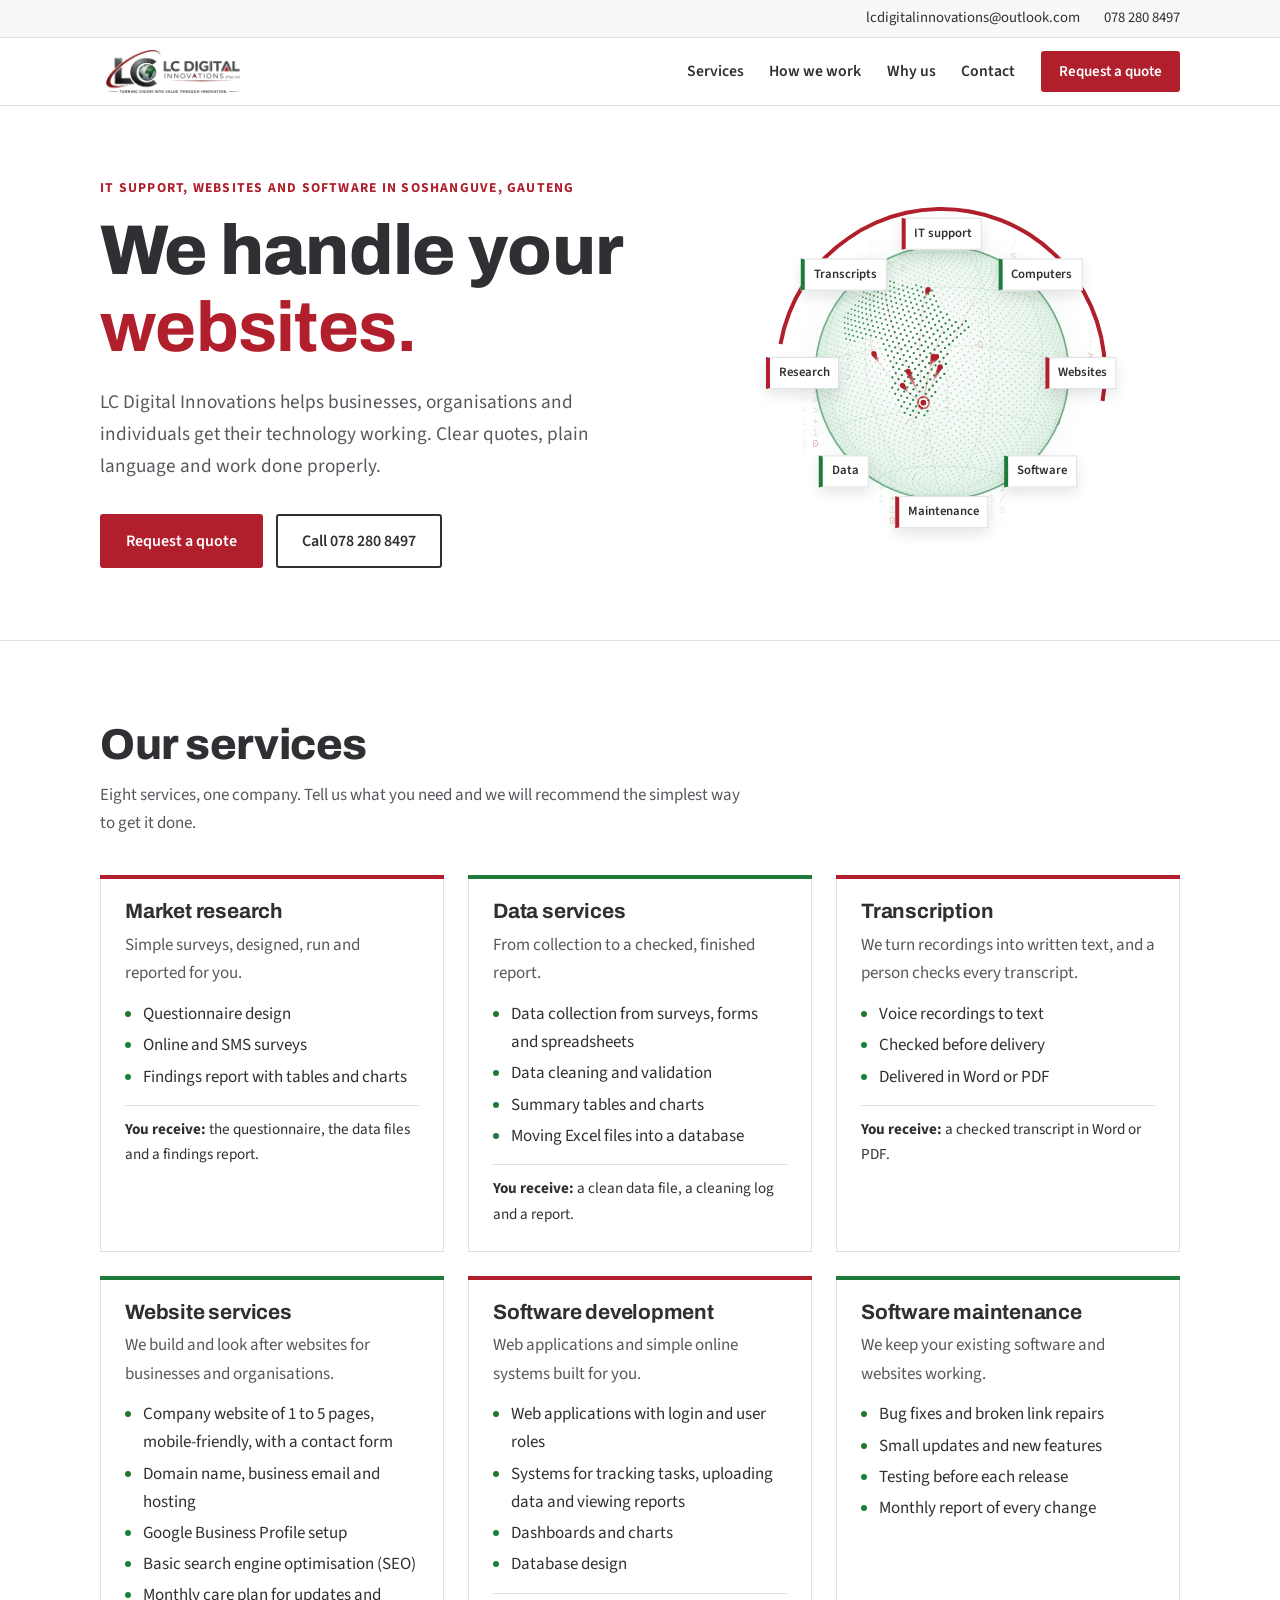
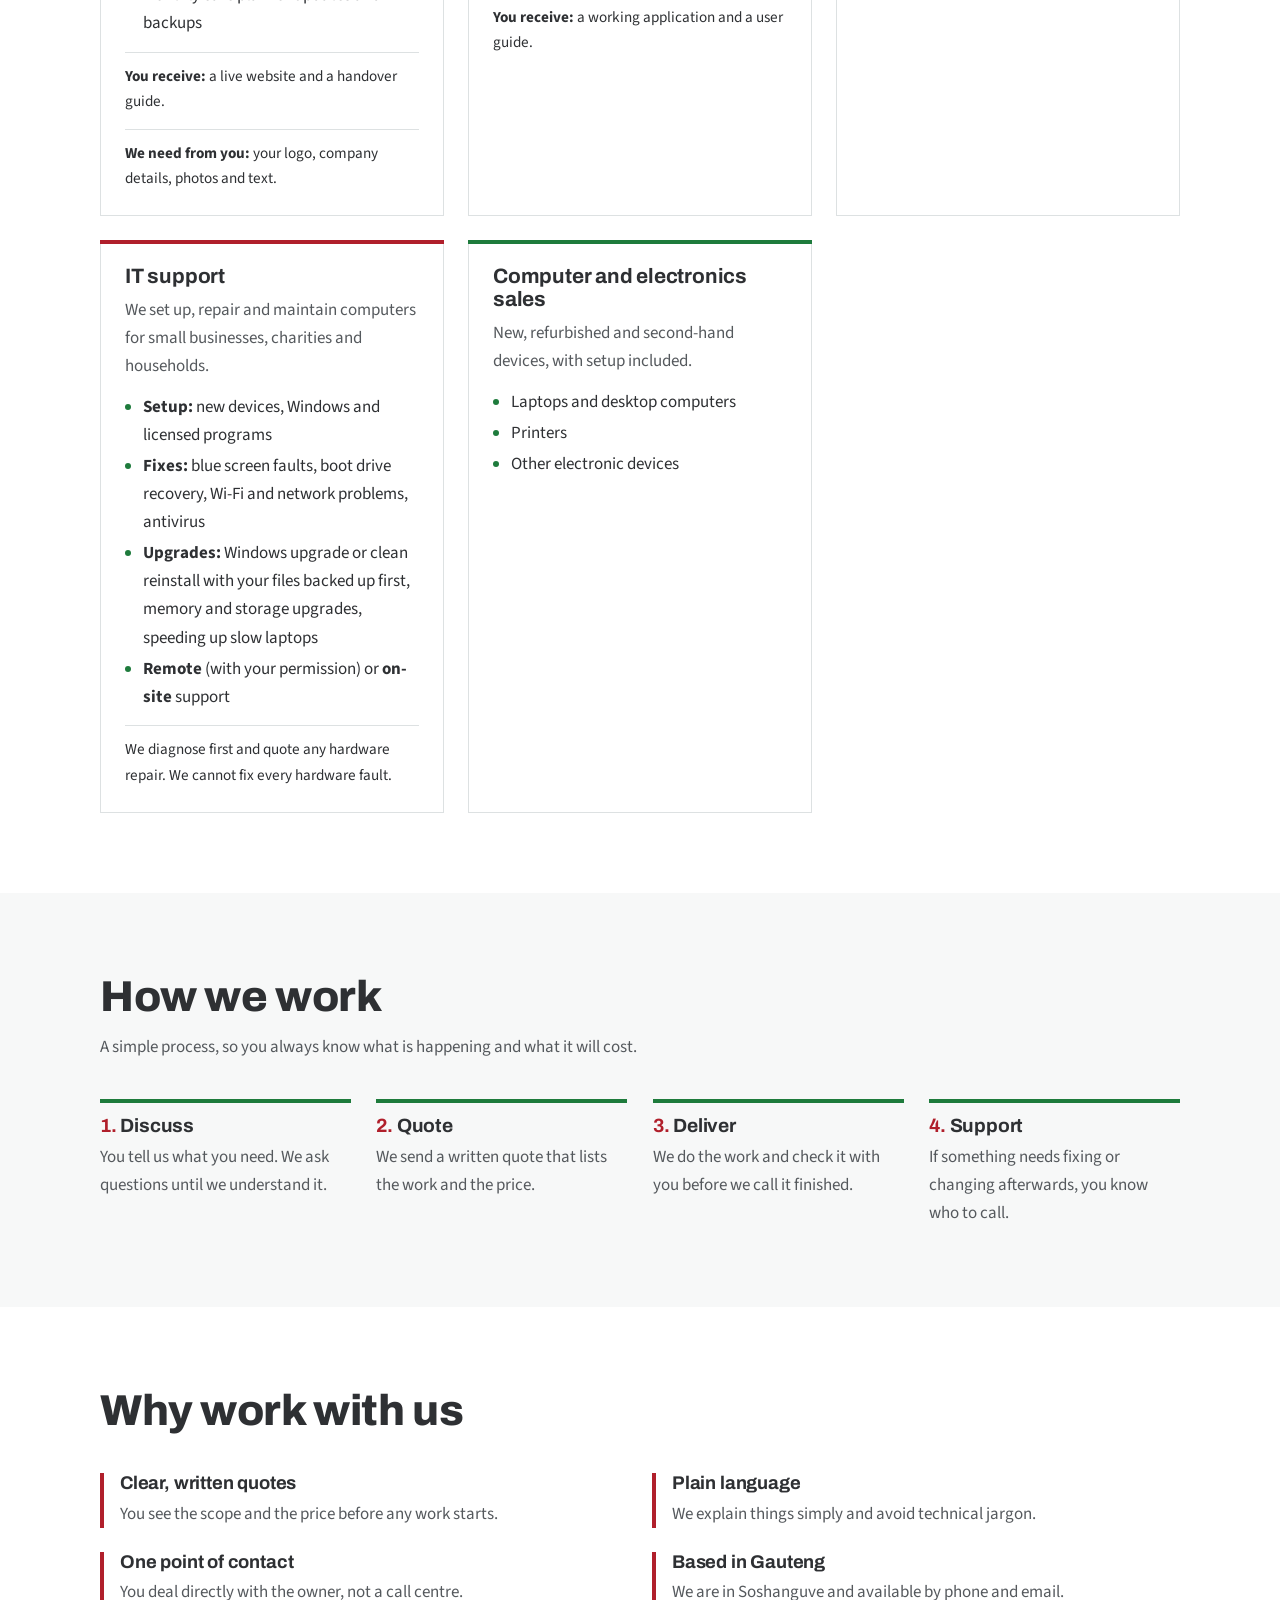
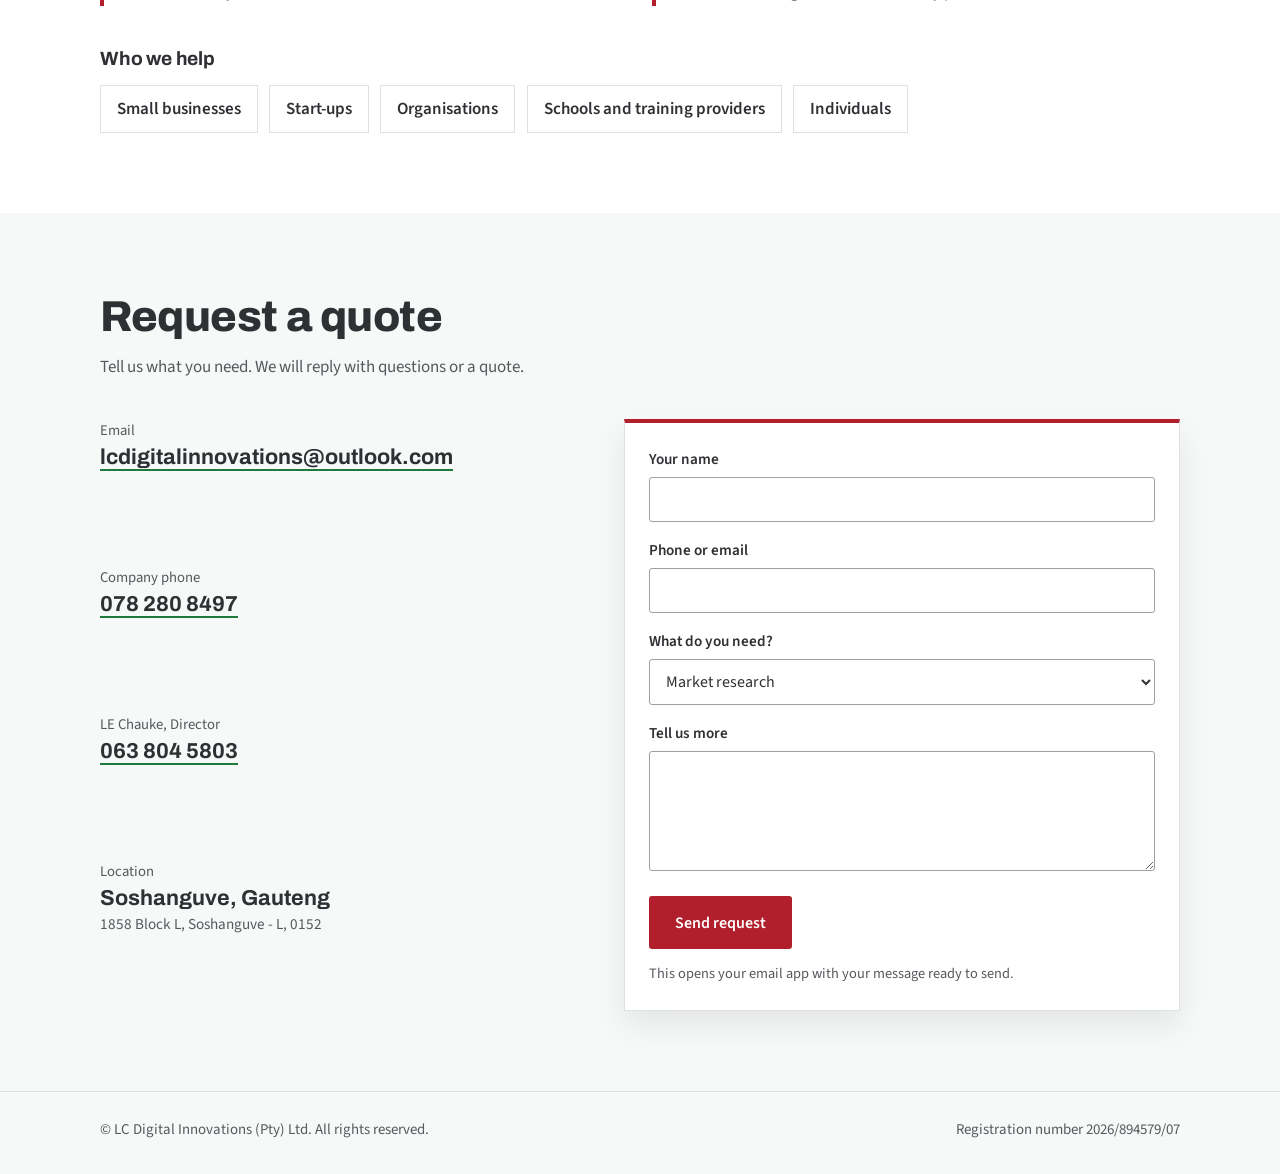
==== index.html @ 90d89963 "Add files via upload" ====
<!DOCTYPE html>
<html lang="en-ZA">
<head>
<meta charset="utf-8">
<meta name="viewport" content="width=device-width, initial-scale=1, viewport-fit=cover">
<title>LC Digital Innovations | IT Support, Websites and Software in Soshanguve, Gauteng</title>
<meta name="description" content="LC Digital Innovations offers IT support, website design, software development, data services, market research, transcription and computer sales. Based in Soshanguve, Gauteng. Request a quote.">
<link rel="canonical" href="https://lcdigitalinnovations.co.za/">
<meta name="theme-color" content="#ffffff">
<meta property="og:type" content="website"><meta property="og:site_name" content="LC Digital Innovations"><meta property="og:locale" content="en_ZA">
<meta property="og:title" content="LC Digital Innovations | IT Support, Websites and Software in Soshanguve"><meta property="og:description" content="IT support, websites, software, data services, market research, transcription and computer sales. Request a quote."><meta property="og:url" content="https://lcdigitalinnovations.co.za/"><meta property="og:image" content="https://lcdigitalinnovations.co.za/og.png">
<meta name="twitter:card" content="summary_large_image">
<link rel="icon" href="data:image/svg+xml,%3Csvg xmlns='http://www.w3.org/2000/svg' viewBox='0 0 64 64'%3E%3Ccircle cx='32' cy='32' r='32' fill='%231e7b3c'/%3E%3Ctext x='32' y='41' font-family='Arial' font-weight='700' font-size='26' text-anchor='middle' fill='white'%3ELC%3C/text%3E%3C/svg%3E">
<script type="application/ld+json">{"@context":"https://schema.org","@type":"ProfessionalService","name":"LC Digital Innovations (Pty) Ltd","alternateName":"LC Digital Innovations","url":"https://lcdigitalinnovations.co.za/","logo":"https://lcdigitalinnovations.co.za/logo.png","image":"https://lcdigitalinnovations.co.za/og.png","email":"lcdigitalinnovations@outlook.com","telephone":"+27782808497","description":"IT support, website design, software development, data services, market research, transcription and computer and electronics sales in Soshanguve, Gauteng.","address":{"@type":"PostalAddress","streetAddress":"1858 Block L, Soshanguve - L","addressLocality":"Soshanguve","addressRegion":"Gauteng","postalCode":"0152","addressCountry":"ZA"},"areaServed":{"@type":"AdministrativeArea","name":"Gauteng"},"hasOfferCatalog":{"@type":"OfferCatalog","name":"Services","itemListElement":[{"@type":"Offer","itemOffered":{"@type":"Service","name":"Market research"}},{"@type":"Offer","itemOffered":{"@type":"Service","name":"Data services"}},{"@type":"Offer","itemOffered":{"@type":"Service","name":"Transcription"}},{"@type":"Offer","itemOffered":{"@type":"Service","name":"Website services"}},{"@type":"Offer","itemOffered":{"@type":"Service","name":"Software development"}},{"@type":"Offer","itemOffered":{"@type":"Service","name":"Software maintenance"}},{"@type":"Offer","itemOffered":{"@type":"Service","name":"IT support"}},{"@type":"Offer","itemOffered":{"@type":"Service","name":"Computer and electronics sales"}}]}}</script>
<link rel="preconnect" href="https://fonts.googleapis.com">
<link href="https://fonts.googleapis.com/css2?family=Archivo:wght@500;700;800&family=Source+Sans+3:wght@400;600&display=swap" rel="stylesheet">
<script>document.documentElement.classList.add("js")</script>
<style>
:root{--paper:#fff;--mist:#f7f8f8;--ink:#2e3033;--muted:#55595d;--line:#dde1e2;--red:#b01f2b;--green:#1e7b3c;--tint:#edf6f0;
--head:"Archivo","Arial Narrow",Arial,sans-serif;--body:"Source Sans 3",system-ui,-apple-system,"Segoe UI",Arial,sans-serif;
box-sizing:border-box;padding-top:env(safe-area-inset-top,0px);padding-bottom:env(safe-area-inset-bottom,0px);color-scheme:light}
html{scroll-padding-top:calc(env(safe-area-inset-top,0px) + 80px);scroll-behavior:smooth}
*,*::before,*::after{box-sizing:inherit}
body{margin:0;background:var(--paper);color:var(--ink);font:400 1.0625rem/1.65 var(--body);overflow-x:hidden}
body::before{content:"";position:fixed;inset:0 0 auto;height:env(safe-area-inset-top,0px);background:var(--paper);z-index:20}
.wrap{max-width:70rem;margin:0 auto;padding:0 1.25rem}
a{color:inherit}
:focus-visible{outline:3px solid var(--green);outline-offset:3px}
h1,h2,h3{font-family:var(--head);margin:0;line-height:1.1;letter-spacing:-.01em}
.top{background:var(--mist);font-size:.92rem;border-bottom:1px solid var(--line)}
.top .wrap{display:flex;justify-content:flex-end;gap:1.5rem;padding-top:.4rem;padding-bottom:.4rem}
.top a{text-decoration:none}.top a:hover{color:var(--red)}
@media (max-width:40rem){.top .wrap{justify-content:center}.top .em{display:none}}
header{position:sticky;top:env(safe-area-inset-top,0px);z-index:10;background:var(--paper);border-bottom:1px solid var(--line)}
.bar{display:flex;align-items:center;justify-content:space-between;gap:1rem;padding-top:.6rem;padding-bottom:.6rem}
.logo{display:block;line-height:0;background:#fff;border-radius:4px;padding:.15rem .4rem}
.logo img{height:2.7rem;width:auto;max-width:100%}
nav{display:flex;align-items:center;gap:1.6rem;font-weight:600;font-size:.98rem}
nav a:not(.btn){text-decoration:none;position:relative;padding:.3rem 0}
nav a:not(.btn)::after{content:"";position:absolute;left:0;bottom:0;height:2px;width:100%;background:var(--red);transform:scaleX(0);transform-origin:left;transition:transform .25s}
nav a:not(.btn):hover::after{transform:scaleX(1)}
@media (max-width:50rem){nav a:not(.btn){display:none}}
.btn{display:inline-block;font:600 1rem var(--body);text-decoration:none;background:var(--red);color:#fff;padding:.85rem 1.5rem;border:2px solid var(--red);border-radius:3px;cursor:pointer;transition:transform .2s,box-shadow .2s}
.btn:hover{transform:translateY(-2px);box-shadow:0 8px 18px rgba(176,31,43,.28)}
.btn.sm{padding:.5rem 1rem;font-size:.94rem}
.btn.line{background:transparent;color:var(--ink);border-color:var(--ink)}
.btn.line:hover{box-shadow:0 8px 18px rgba(0,0,0,.12)}
.hero{background:#fff;border-bottom:1px solid var(--line);overflow:hidden}
.hero .wrap{display:grid;gap:2rem;padding-top:clamp(2.5rem,7vw,4.5rem);padding-bottom:clamp(2.5rem,7vw,4.5rem);align-items:center}
@media (min-width:56rem){.hero .wrap{grid-template-columns:1.2fr 1fr}}
.big{font:800 clamp(2.5rem,7vw,4.4rem)/1.1 var(--head);letter-spacing:-.01em;margin:0}.kick{font:700 .85rem/1.4 var(--body);letter-spacing:.09em;text-transform:uppercase;color:var(--red);margin:0 0 .9rem}
.rot{display:inline-block;height:1.1em;overflow:hidden;vertical-align:bottom;color:var(--red)}
.rot i{display:block;font-style:normal;animation:rot 12s cubic-bezier(.7,0,.2,1) infinite}
.rot b{display:block;height:1.1em;line-height:1.1}
@keyframes rot{0%,16%{transform:translateY(0)}20%,36%{transform:translateY(-1.1em)}40%,56%{transform:translateY(-2.2em)}60%,76%{transform:translateY(-3.3em)}80%,96%{transform:translateY(-4.4em)}100%{transform:translateY(-5.5em)}}
.lead{font-size:1.2rem;color:var(--muted);max-width:33rem;margin:1.3rem 0 2rem}
.cta{display:flex;flex-wrap:wrap;gap:.8rem}
.orb{position:relative;width:min(100%,22rem);aspect-ratio:1;margin:0 auto}
.orb canvas{position:absolute;inset:0;width:100%;height:100%;touch-action:pan-y;cursor:grab}.orb svg{position:absolute;inset:14%;width:72%;height:72%;filter:drop-shadow(0 14px 22px rgba(30,123,60,.3))}
.mer{transform-origin:100px 100px;animation:mer 7s ease-in-out infinite}
.mer:nth-of-type(2){animation-delay:-2.3s}.mer:nth-of-type(3){animation-delay:-4.6s}
@keyframes mer{0%,100%{transform:scaleX(.08)}50%{transform:scaleX(1)}}
.ring{position:absolute;inset:3%;border-radius:50%;border:4px solid var(--red);border-left-color:transparent;border-bottom-color:transparent;transform:rotate(-35deg);animation:draw 1.6s ease-out both,spin 22s linear 1.6s infinite}
@keyframes draw{from{clip-path:inset(0 100% 100% 0)}to{clip-path:inset(0 0 0 0)}}
@keyframes spin{to{transform:rotate(325deg)}}
.chips{position:absolute;inset:0;animation:spin0 26s linear infinite}
@keyframes spin0{to{transform:rotate(360deg)}}
.chip{position:absolute;top:50%;left:50%;transform:rotate(var(--a)) translateX(min(8.7rem,34vw)) rotate(calc(var(--a)*-1))}
.chip span{display:block;white-space:nowrap;transform:translate(-50%,-50%);animation:spin0r 26s linear infinite;background:var(--paper);border:1px solid var(--line);border-left:4px solid var(--c);padding:.28rem .55rem;font-weight:600;font-size:.8rem;box-shadow:0 6px 14px rgba(0,0,0,.1)}
@keyframes spin0r{to{transform:translate(-50%,-50%) rotate(-360deg)}}
section{padding:clamp(3rem,7vw,5rem) 0}
.alt{background:var(--mist)}
.intro{max-width:40rem;margin-bottom:2.4rem}
h2.t{font-size:clamp(1.9rem,4.6vw,2.7rem);font-weight:800}
.intro p{color:var(--muted);margin:.8rem 0 0}
.grid{display:grid;gap:1.5rem;grid-template-columns:1fr}
@media (min-width:44rem){.grid{grid-template-columns:repeat(2,1fr)}}
@media (min-width:64rem){.grid.three{grid-template-columns:repeat(3,1fr)}}
.svc{background:var(--paper);border:1px solid var(--line);padding:1.5rem;position:relative;transition:transform .3s,box-shadow .3s}
.svc::before{content:"";position:absolute;left:-1px;right:-1px;top:-1px;height:4px;background:var(--red);transition:height .3s}
.svc:nth-child(even)::before{background:var(--green)}
.svc:hover{transform:translateY(-6px);box-shadow:0 16px 30px rgba(0,0,0,.12)}
.svc:hover::before{height:8px}
.svc h3{font-size:1.3rem;font-weight:700;margin-bottom:.5rem}
.svc p{margin:0 0 .8rem;color:var(--muted)}
.svc .get{margin:.9rem 0 0;padding-top:.7rem;border-top:1px solid var(--line);font-size:.95rem;color:var(--ink)}.svc ul{margin:0;padding-left:1.15rem}.svc li{margin:.2rem 0}.svc li::marker{color:var(--green)}
.steps{list-style:none;margin:0;padding:0;display:grid;gap:1.6rem;counter-reset:s}
@media (min-width:52rem){.steps{grid-template-columns:repeat(4,1fr)}}
.steps li{counter-increment:s;padding-top:1rem;position:relative}
.steps li::before{content:"";position:absolute;left:0;top:0;height:4px;width:100%;background:var(--green);transform:scaleX(0);transform-origin:left;transition:transform .9s ease .2s}
.steps li.in::before{transform:scaleX(1)}
.steps h3{font-size:1.2rem;font-weight:700;margin-bottom:.4rem}
.steps h3::before{content:counter(s) ". ";color:var(--red)}
.steps p{margin:0;color:var(--muted)}
.why h3{font-size:1.15rem;font-weight:700;margin-bottom:.4rem}
.why p{margin:0;color:var(--muted)}
.why div{border-left:4px solid var(--red);padding-left:1rem}
.who{display:flex;flex-wrap:wrap;gap:.7rem;margin:0;padding:0;list-style:none}
.who li{border:1px solid var(--line);background:var(--paper);padding:.55rem 1rem;font-weight:600;transition:background .2s,border-color .2s}
.who li:hover{background:var(--tint);border-color:var(--green)}
.cgrid{display:grid;gap:2.5rem}
@media (min-width:56rem){.cgrid{grid-template-columns:1fr 1.15fr}}
dl{margin:0;display:grid;gap:1.3rem}
dt{font-size:.92rem;color:var(--muted)}
dd{margin:.1rem 0 0;font:700 1.35rem var(--head);overflow-wrap:anywhere}
dd a{text-decoration:none;border-bottom:2px solid var(--green)}
dd a:hover{color:var(--green)}
dd small{display:block;font:400 .95rem var(--body);color:var(--muted);margin-top:.2rem}
form{background:#fff;color:#2e3033;padding:1.5rem;border:1px solid var(--line);border-top:4px solid var(--red);box-shadow:0 14px 30px rgba(0,0,0,.08)}
label{display:block;font-weight:600;font-size:.95rem;margin:0 0 .3rem}
input,select,textarea{width:100%;font:400 1rem var(--body);color:#2e3033;background:#fff;border:1px solid #9aa0a4;border-radius:3px;padding:.65rem .75rem;margin-bottom:1rem;transition:border-color .2s,box-shadow .2s}
input:focus,select:focus,textarea:focus{border-color:var(--green);box-shadow:0 0 0 3px rgba(30,123,60,.2);outline:none}
textarea{min-height:7.5rem;resize:vertical}
form small{display:block;margin-top:.8rem;color:#55595d;font-size:.9rem}
footer{background:var(--mist);color:var(--muted);border-top:1px solid var(--line);padding:1.6rem 0 2rem;font-size:.93rem}
footer .wrap{display:flex;flex-wrap:wrap;justify-content:space-between;gap:.6rem 2rem}
footer p{margin:0}
.js .rv{opacity:0;transform:translateY(22px);transition:opacity .6s ease var(--d,0s),transform .6s ease var(--d,0s)}
.js .rv.in{opacity:1;transform:none}
@media (prefers-reduced-motion:reduce){*,*::before,*::after{animation:none!important;transition:none!important}.js .rv{opacity:1;transform:none}.rot{height:auto}.rot b:not(:first-child){display:none}.steps li::before{transform:none}.ring{clip-path:none}.mer{transform:scaleX(.5)}.chips,.chip span{transform:none}}
</style>
</head>
<body>
<div class="top"><div class="wrap"><a class="em" href="mailto:lcdigitalinnovations@outlook.com">lcdigitalinnovations@outlook.com</a><a href="tel:+27782808497">078 280 8497</a></div></div>
<header><div class="wrap bar">
<a class="logo" href="#top" aria-label="LC Digital Innovations, home"><img src="[data-uri]" alt="LC Digital Innovations (Pty) Ltd"></a>
<nav aria-label="Main"><a href="#services">Services</a><a href="#process">How we work</a><a href="#why">Why us</a><a href="#contact">Contact</a><a class="btn sm" href="#contact">Request a quote</a></nav>
</div></header>
<main id="top">
<div class="hero"><div class="wrap">
<div>
<h1 class="kick">IT support, websites and software in Soshanguve, Gauteng</h1>
<p class="big">We handle your <span class="rot"><i><b>websites.</b><b>software.</b><b>data.</b><b>IT support.</b><b>computers.</b><b>websites.</b></i></span></p>
<p class="lead">LC Digital Innovations helps businesses, organisations and individuals get their technology working. Clear quotes, plain language and work done properly.</p>
<div class="cta"><a class="btn" href="#contact">Request a quote</a><a class="btn line" href="tel:+27782808497">Call 078 280 8497</a></div>
</div>
<div class="orb" aria-hidden="true">
<canvas id="gl"></canvas>
<div class="ring"></div>
<div class="chips"><div class="chip" style="--a:0deg;--c:var(--red)"><span>Websites</span></div><div class="chip" style="--a:45deg;--c:var(--green)"><span>Software</span></div><div class="chip" style="--a:90deg;--c:var(--red)"><span>Maintenance</span></div><div class="chip" style="--a:135deg;--c:var(--green)"><span>Data</span></div><div class="chip" style="--a:180deg;--c:var(--red)"><span>Research</span></div><div class="chip" style="--a:225deg;--c:var(--green)"><span>Transcripts</span></div><div class="chip" style="--a:270deg;--c:var(--red)"><span>IT support</span></div><div class="chip" style="--a:315deg;--c:var(--green)"><span>Computers</span></div></div>
</div>
</div></div>

<section id="services"><div class="wrap">
<div class="intro"><h2 class="t">Our services</h2><p>Eight services, one company. Tell us what you need and we will recommend the simplest way to get it done.</p></div>
<div class="grid three"><article class="svc"><h3>Market research</h3><p>Simple surveys, designed, run and reported for you.</p><ul><li>Questionnaire design</li><li>Online and SMS surveys</li><li>Findings report with tables and charts</li></ul><p class="get"><strong>You receive:</strong> the questionnaire, the data files and a findings report.</p></article><article class="svc"><h3>Data services</h3><p>From collection to a checked, finished report.</p><ul><li>Data collection from surveys, forms and spreadsheets</li><li>Data cleaning and validation</li><li>Summary tables and charts</li><li>Moving Excel files into a database</li></ul><p class="get"><strong>You receive:</strong> a clean data file, a cleaning log and a report.</p></article><article class="svc"><h3>Transcription</h3><p>We turn recordings into written text, and a person checks every transcript.</p><ul><li>Voice recordings to text</li><li>Checked before delivery</li><li>Delivered in Word or PDF</li></ul><p class="get"><strong>You receive:</strong> a checked transcript in Word or PDF.</p></article><article class="svc"><h3>Website services</h3><p>We build and look after websites for businesses and organisations.</p><ul><li>Company website of 1 to 5 pages, mobile-friendly, with a contact form</li><li>Domain name, business email and hosting</li><li>Google Business Profile setup</li><li>Basic search engine optimisation (SEO)</li><li>Monthly care plan for updates and backups</li></ul><p class="get"><strong>You receive:</strong> a live website and a handover guide.</p><p class="get"><strong>We need from you:</strong> your logo, company details, photos and text.</p></article><article class="svc"><h3>Software development</h3><p>Web applications and simple online systems built for you.</p><ul><li>Web applications with login and user roles</li><li>Systems for tracking tasks, uploading data and viewing reports</li><li>Dashboards and charts</li><li>Database design</li></ul><p class="get"><strong>You receive:</strong> a working application and a user guide.</p></article><article class="svc"><h3>Software maintenance</h3><p>We keep your existing software and websites working.</p><ul><li>Bug fixes and broken link repairs</li><li>Small updates and new features</li><li>Testing before each release</li><li>Monthly report of every change</li></ul></article><article class="svc"><h3>IT support</h3><p>We set up, repair and maintain computers for small businesses, charities and households.</p><ul><li><b>Setup:</b> new devices, Windows and licensed programs</li><li><b>Fixes:</b> blue screen faults, boot drive recovery, Wi-Fi and network problems, antivirus</li><li><b>Upgrades:</b> Windows upgrade or clean reinstall with your files backed up first, memory and storage upgrades, speeding up slow laptops</li><li><b>Remote</b> (with your permission) or <b>on-site</b> support</li></ul><p class="get">We diagnose first and quote any hardware repair. We cannot fix every hardware fault.</p></article><article class="svc"><h3>Computer and electronics sales</h3><p>New, refurbished and second-hand devices, with setup included.</p><ul><li>Laptops and desktop computers</li><li>Printers</li><li>Other electronic devices</li></ul></article></div></div></section>

<section id="process" class="alt"><div class="wrap">
<div class="intro"><h2 class="t">How we work</h2><p>A simple process, so you always know what is happening and what it will cost.</p></div>
<ol class="steps">
<li><h3>Discuss</h3><p>You tell us what you need. We ask questions until we understand it.</p></li>
<li><h3>Quote</h3><p>We send a written quote that lists the work and the price.</p></li>
<li><h3>Deliver</h3><p>We do the work and check it with you before we call it finished.</p></li>
<li><h3>Support</h3><p>If something needs fixing or changing afterwards, you know who to call.</p></li>
</ol></div></section>

<section id="why"><div class="wrap">
<div class="intro"><h2 class="t">Why work with us</h2></div>
<div class="grid why">
<div><h3>Clear, written quotes</h3><p>You see the scope and the price before any work starts.</p></div>
<div><h3>Plain language</h3><p>We explain things simply and avoid technical jargon.</p></div>
<div><h3>One point of contact</h3><p>You deal directly with the owner, not a call centre.</p></div>
<div><h3>Based in Gauteng</h3><p>We are in Soshanguve and available by phone and email.</p></div>
</div>
<h3 style="margin:2.6rem 0 1rem;font-size:1.2rem">Who we help</h3>
<ul class="who"><li>Small businesses</li><li>Start-ups</li><li>Organisations</li><li>Schools and training providers</li><li>Individuals</li></ul>
</div></section>

<section id="contact" class="alt"><div class="wrap">
<div class="intro"><h2 class="t">Request a quote</h2><p>Tell us what you need. We will reply with questions or a quote.</p></div>
<div class="cgrid">
<dl>
<div><dt>Email</dt><dd><a href="mailto:lcdigitalinnovations@outlook.com">lcdigitalinnovations@outlook.com</a></dd></div>
<div><dt>Company phone</dt><dd><a href="tel:+27782808497">078 280 8497</a></dd></div>
<div><dt>LE Chauke, Director</dt><dd><a href="tel:+27638045803">063 804 5803</a></dd></div>
<div><dt>Location</dt><dd>Soshanguve, Gauteng<small>1858 Block L, Soshanguve - L, 0152</small></dd></div>
</dl>
<form id="qf" aria-label="Quote request">
<label for="n">Your name</label><input id="n" name="n" autocomplete="name" required>
<label for="c">Phone or email</label><input id="c" name="c" autocomplete="off" required>
<label for="s">What do you need?</label>
<select id="s" name="s"><option>Market research</option><option>Data services</option><option>Transcription</option><option>Website services</option><option>Software development</option><option>Software maintenance</option><option>IT support</option><option>Computer or electronics purchase</option><option>Something else</option></select>
<label for="m">Tell us more</label><textarea id="m" name="m" required></textarea>
<button class="btn" type="submit">Send request</button>
<small>This opens your email app with your message ready to send.</small>
</form>
</div></div></section>
</main>
<footer><div class="wrap"><p>© LC Digital Innovations (Pty) Ltd. All rights reserved.</p><p>Registration number 2026/894579/07</p></div></footer>
<script>
document.getElementById("qf").addEventListener("submit",function(e){e.preventDefault();var f=e.target,
b="Name: "+f.n.value+"\nContact: "+f.c.value+"\nService: "+f.s.value+"\n\n"+f.m.value;
location.href="mailto:lcdigitalinnovations@outlook.com?subject="+encodeURIComponent("Quote request: "+f.s.value)+"&body="+encodeURIComponent(b)});
var els=document.querySelectorAll(".svc,.steps li,.why div,.who li");els.forEach(function(e,i){e.classList.add("rv");e.style.setProperty("--d",(i%6)*.08+"s")});
if("IntersectionObserver" in window){var io=new IntersectionObserver(function(es){es.forEach(function(x){if(x.isIntersecting){x.target.classList.add("in");io.unobserve(x.target)}})},{threshold:.15});els.forEach(function(e){io.observe(e)})}else{els.forEach(function(e){e.classList.add("in")})}
</script>
<script>(function(){
var cv=document.getElementById("gl");if(!cv||!cv.getContext)return;
var cx=cv.getContext("2d"),W=0,H=0,R=0,dpr=1,vis=true,raf=0,L0=20*Math.PI/180,drag=null,
rm=window.matchMedia&&matchMedia("(prefers-reduced-motion:reduce)").matches,D=Math.PI/180,TILT=-.22;
var AF=[[-5.9,35.8],[10,37],[11,33],[20,32],[32,31],[34,28],[36,22],[38,18],[43,12],[51,12],[48,4],[41,-2],[39,-6],[40,-11],[40.5,-15],[35,-20],[35,-24],[32.5,-26],[31,-29],[27,-33.5],[20,-34.8],[18,-32],[14.5,-27],[12,-18],[13.5,-12],[12,-5],[9,-1],[9.5,4],[5,5.5],[-2,5],[-8,4.5],[-13,8],[-17,14],[-17,21],[-13,27],[-9.5,30],[-9.5,32.5],[-6,35.8]];
function inAf(lo,la){var c=false;for(var i=0,j=AF.length-1;i<AF.length;j=i++){var a=AF[i],b=AF[j];if((a[1]>la)!=(b[1]>la)&&lo<(b[0]-a[0])*(la-a[1])/(b[1]-a[1])+a[0])c=!c}return c}
var N=6000,P=[];for(var i=0;i<N;i++){var y=1-2*(i+.5)/N,r=Math.sqrt(1-y*y),th=i*2.399963,lat=Math.asin(y),lon=Math.atan2(Math.sin(th)*r,Math.cos(th)*r);P.push([lat,lon,inAf(lon/D,lat/D),Math.cos(lat)*Math.sin(lon),Math.sin(lat),Math.cos(lat)*Math.cos(lon)])}
function vec(la,lo){return[Math.cos(la)*Math.sin(lo),Math.sin(la),Math.cos(la)*Math.cos(lo)]}
var G=vec(-26*D,28*D),CITIES=[[6.5,3.4],[-1.3,36.8],[30,31],[-33.9,18.4],[51.5,-.1],[25,55],[-4.3,15.3],[9,38.7]];
var ARCS=CITIES.map(function(c,i){var b=vec(c[0]*D,c[1]*D),dot=Math.max(-1,Math.min(1,G[0]*b[0]+G[1]*b[1]+G[2]*b[2]));return{b:b,w:Math.acos(dot),ph:i/CITIES.length}});
function view(v,off){var x=v[0]*Math.cos(off)+v[2]*Math.sin(off),z=v[2]*Math.cos(off)-v[0]*Math.sin(off),y=v[1];return[x,y*Math.cos(TILT)-z*Math.sin(TILT),y*Math.sin(TILT)+z*Math.cos(TILT)]}
function arcPt(a,s){var w=a.w,k=Math.sin(w),u=Math.sin((1-s)*w)/k,q=Math.sin(s*w)/k,l=1+.24*Math.sin(Math.PI*s);return[(G[0]*u+a.b[0]*q)*l,(G[1]*u+a.b[1]*q)*l,(G[2]*u+a.b[2]*q)*l]}
var CH="01<>{}/=+*#$";
function size(){var w=cv.clientWidth||320;dpr=Math.min(window.devicePixelRatio||1,2);W=H=Math.round(w*dpr);cv.width=W;cv.height=H;R=W*.36}
function draw(t){
var off=-L0,c=W/2,i,j,v,s,on;cx.clearRect(0,0,W,H);
var cell=11*dpr,cols=Math.floor(W/cell),rows=Math.floor(H/cell),trail=10;
cx.font=(cell*.95)+"px monospace";cx.textAlign="center";cx.textBaseline="middle";
for(i=0;i<cols;i++){var sp=3+((i*37)%7),hy=(t*sp+i*13)%(rows+trail),x=i*cell+cell/2;
for(j=0;j<trail;j++){var row=Math.floor(hy)-j;if(row<0||row>=rows)continue;var y2=row*cell+cell/2,d=Math.hypot(x-c,y2-c)/R;if(d>1.3)continue;
var f=(1-j/trail)*Math.max(0,1-Math.pow(d/1.3,2))*.75;if(f<.03)continue;
cx.fillStyle=j===0?"rgba(176,31,43,"+Math.min(1,f+.2)+")":"rgba(30,123,60,"+f+")";
cx.fillText(CH.charAt((i*31+row*17+(j===0?Math.floor(t*6):0))%CH.length),x,y2)}}
var g=cx.createRadialGradient(c-.3*R,c-.3*R,R*.1,c,c,R);g.addColorStop(0,"rgba(255,255,255,.78)");g.addColorStop(1,"rgba(222,241,229,.8)");
cx.fillStyle=g;cx.beginPath();cx.arc(c,c,R,0,6.2832);cx.fill();
cx.lineWidth=dpr*.7;cx.strokeStyle="rgba(30,123,60,.13)";var la,lo;
for(la=-60;la<=60;la+=30){cx.beginPath();on=false;for(lo=0;lo<=360;lo+=6){v=view(vec(la*D,lo*D),off);if(v[2]>0){on?cx.lineTo(c+v[0]*R,c-v[1]*R):cx.moveTo(c+v[0]*R,c-v[1]*R);on=true}else on=false}cx.stroke()}
for(lo=0;lo<360;lo+=30){cx.beginPath();on=false;for(la=-90;la<=90;la+=6){v=view(vec(la*D,lo*D),off);if(v[2]>0){on?cx.lineTo(c+v[0]*R,c-v[1]*R):cx.moveTo(c+v[0]*R,c-v[1]*R);on=true}else on=false}cx.stroke()}
for(i=0;i<N;i++){var p=P[i];v=view([p[3],p[4],p[5]],off);
if(v[2]<0){cx.fillStyle="rgba(30,123,60,.07)";cx.fillRect(c+v[0]*R,c-v[1]*R,dpr,dpr);continue}
var z=v[2],sz=(p[2]?1.15:.7)*(.6+.9*z)*dpr;
cx.fillStyle=p[2]?"rgba(30,123,60,"+(.5+.5*z)+")":"rgba(100,135,115,"+(.16+.3*z)+")";
cx.beginPath();cx.arc(c+v[0]*R,c-v[1]*R,sz*.5+.3,0,6.2832);cx.fill()}
for(i=0;i<ARCS.length;i++){var a=ARCS[i],tt=(t*.22+a.ph)%1,pts=[];
cx.lineWidth=dpr;cx.strokeStyle="rgba(176,31,43,.16)";cx.beginPath();on=false;
for(s=0;s<=1.001;s+=.04){v=view(arcPt(a,s),off);if(v[2]>0){var X=c+v[0]*R,Y=c-v[1]*R;on?cx.lineTo(X,Y):cx.moveTo(X,Y);on=true}else on=false}cx.stroke();
for(s=0;s<8;s++){var u=tt-s*.015;if(u<0)continue;v=view(arcPt(a,u),off);if(v[2]<=0)continue;
cx.fillStyle="rgba(176,31,43,"+(1-s/8)+")";cx.beginPath();cx.arc(c+v[0]*R,c-v[1]*R,(2.6-s*.25)*dpr,0,6.2832);cx.fill()}}
v=view(G,off);if(v[2]>0){var gx=c+v[0]*R,gy=c-v[1]*R,pu=(t*.7)%1;
cx.strokeStyle="rgba(176,31,43,"+(1-pu)*.8+")";cx.lineWidth=1.6*dpr;cx.beginPath();cx.arc(gx,gy,(3+pu*16)*dpr,0,6.2832);cx.stroke();
cx.fillStyle="#b01f2b";cx.beginPath();cx.arc(gx,gy,3.6*dpr,0,6.2832);cx.fill();cx.strokeStyle="#fff";cx.lineWidth=1.5*dpr;cx.stroke()}
cx.save();cx.shadowColor="rgba(30,123,60,.55)";cx.shadowBlur=20*dpr;cx.strokeStyle="rgba(30,123,60,.55)";cx.lineWidth=1.6*dpr;cx.beginPath();cx.arc(c,c,R,0,6.2832);cx.stroke();cx.restore()}
var last=0;
function frame(ts){if(!vis||document.hidden){raf=0;return}var t=ts/1000;if(!drag)L0+=(t-last)*.14;last=t;draw(t);raf=requestAnimationFrame(frame)}
function start(){if(rm){draw(2);return}if(!raf){last=performance.now()/1000;raf=requestAnimationFrame(frame)}}
size();draw(2);
if(window.ResizeObserver)new ResizeObserver(function(){size();if(rm||!raf)draw(2)}).observe(cv);
if(window.IntersectionObserver)new IntersectionObserver(function(e){vis=e[0].isIntersecting;if(vis)start()}).observe(cv);else start();
document.addEventListener("visibilitychange",function(){if(!document.hidden&&vis)start()});
cv.addEventListener("pointerdown",function(e){drag=e.clientX;cv.setPointerCapture(e.pointerId);cv.style.cursor="grabbing"});
cv.addEventListener("pointermove",function(e){if(drag===null)return;L0-=(e.clientX-drag)*.008;drag=e.clientX;if(rm)draw(2)});
function up(){drag=null;cv.style.cursor="grab"}cv.addEventListener("pointerup",up);cv.addEventListener("pointercancel",up);
start()})();
</script>
</body>
</html>
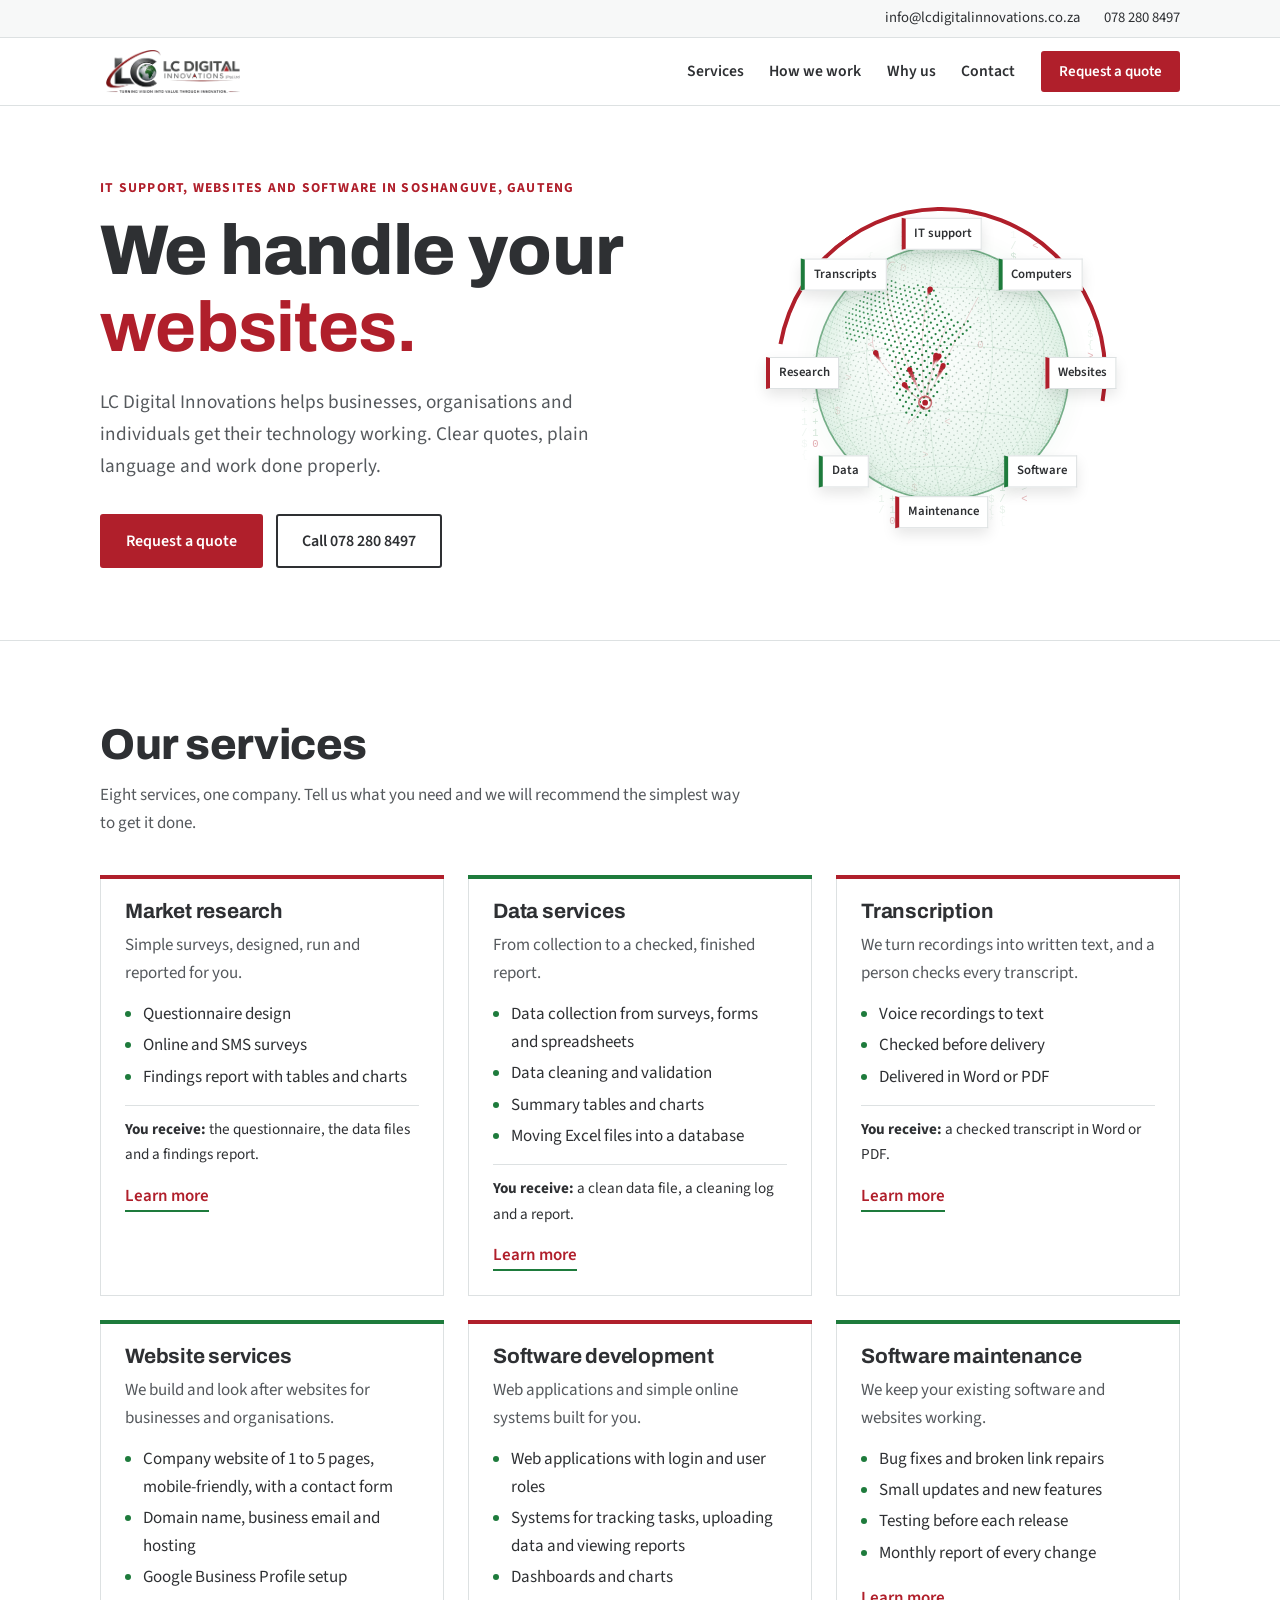
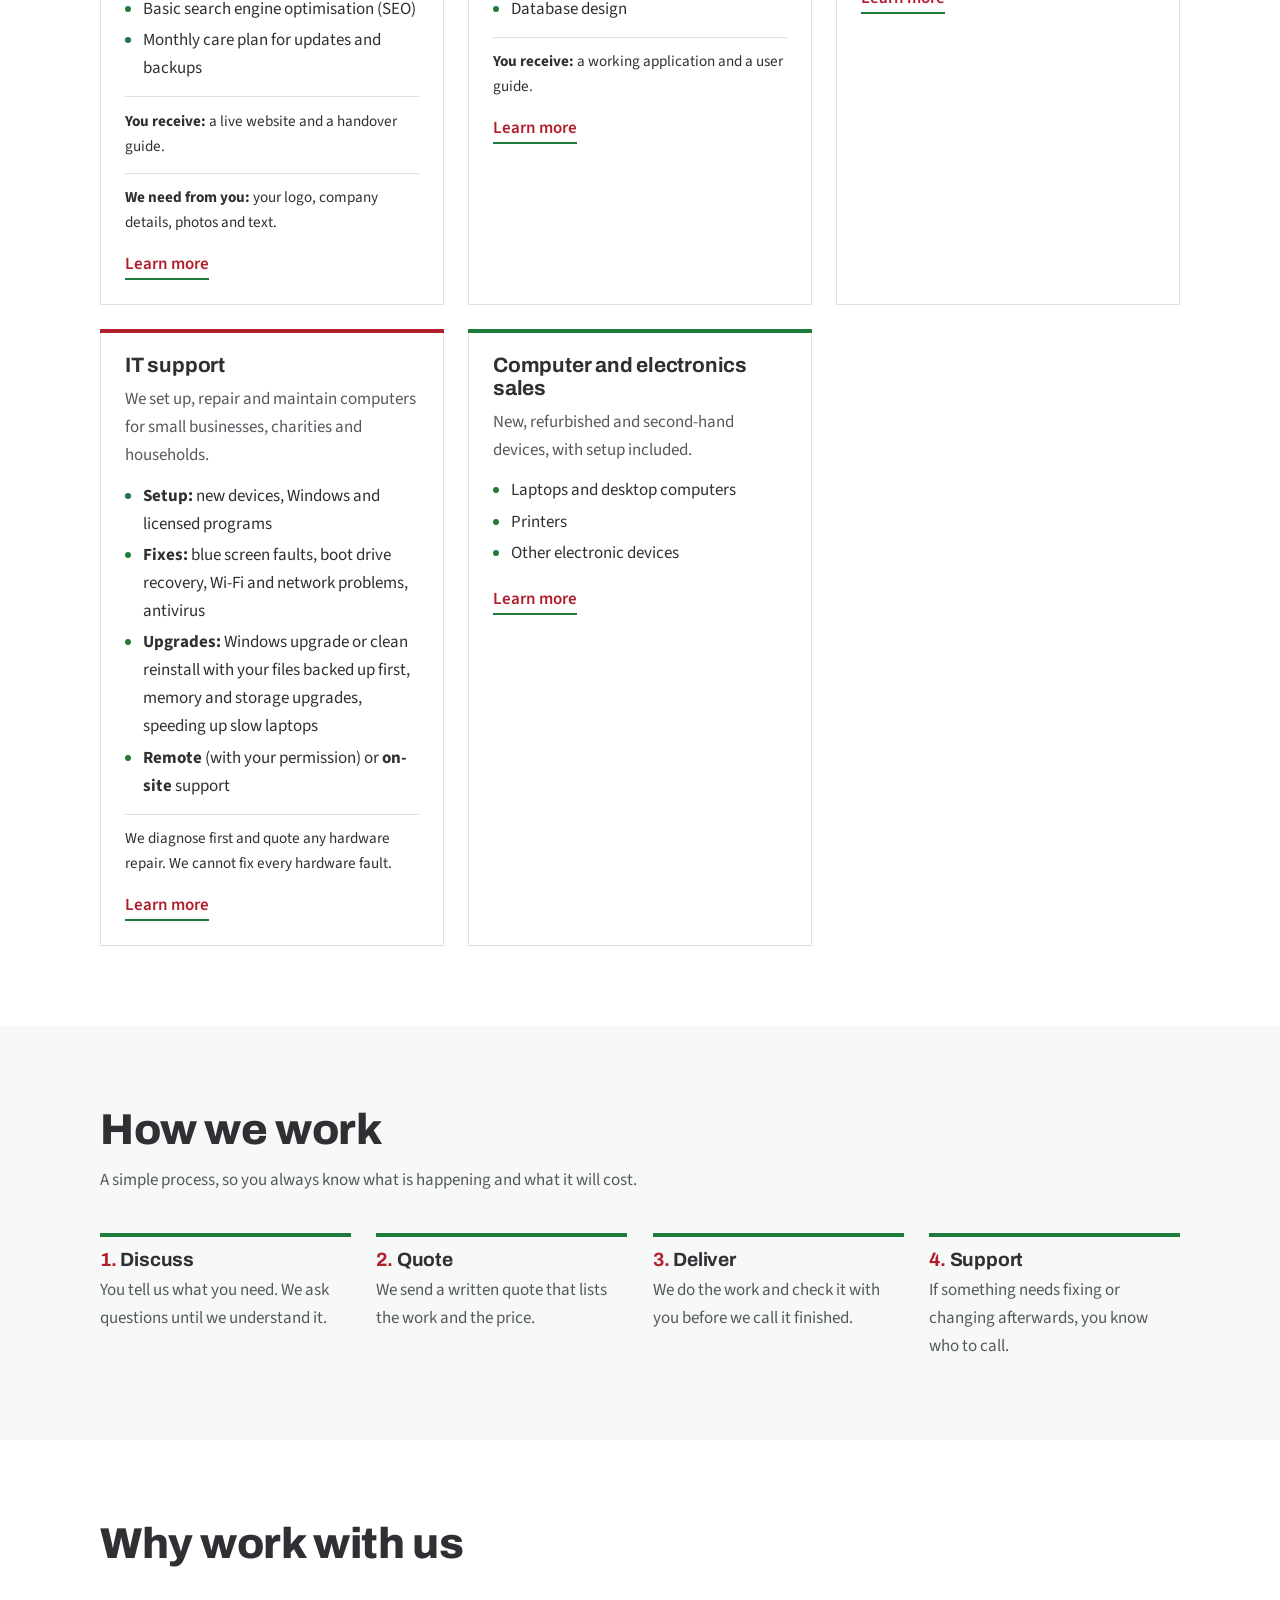
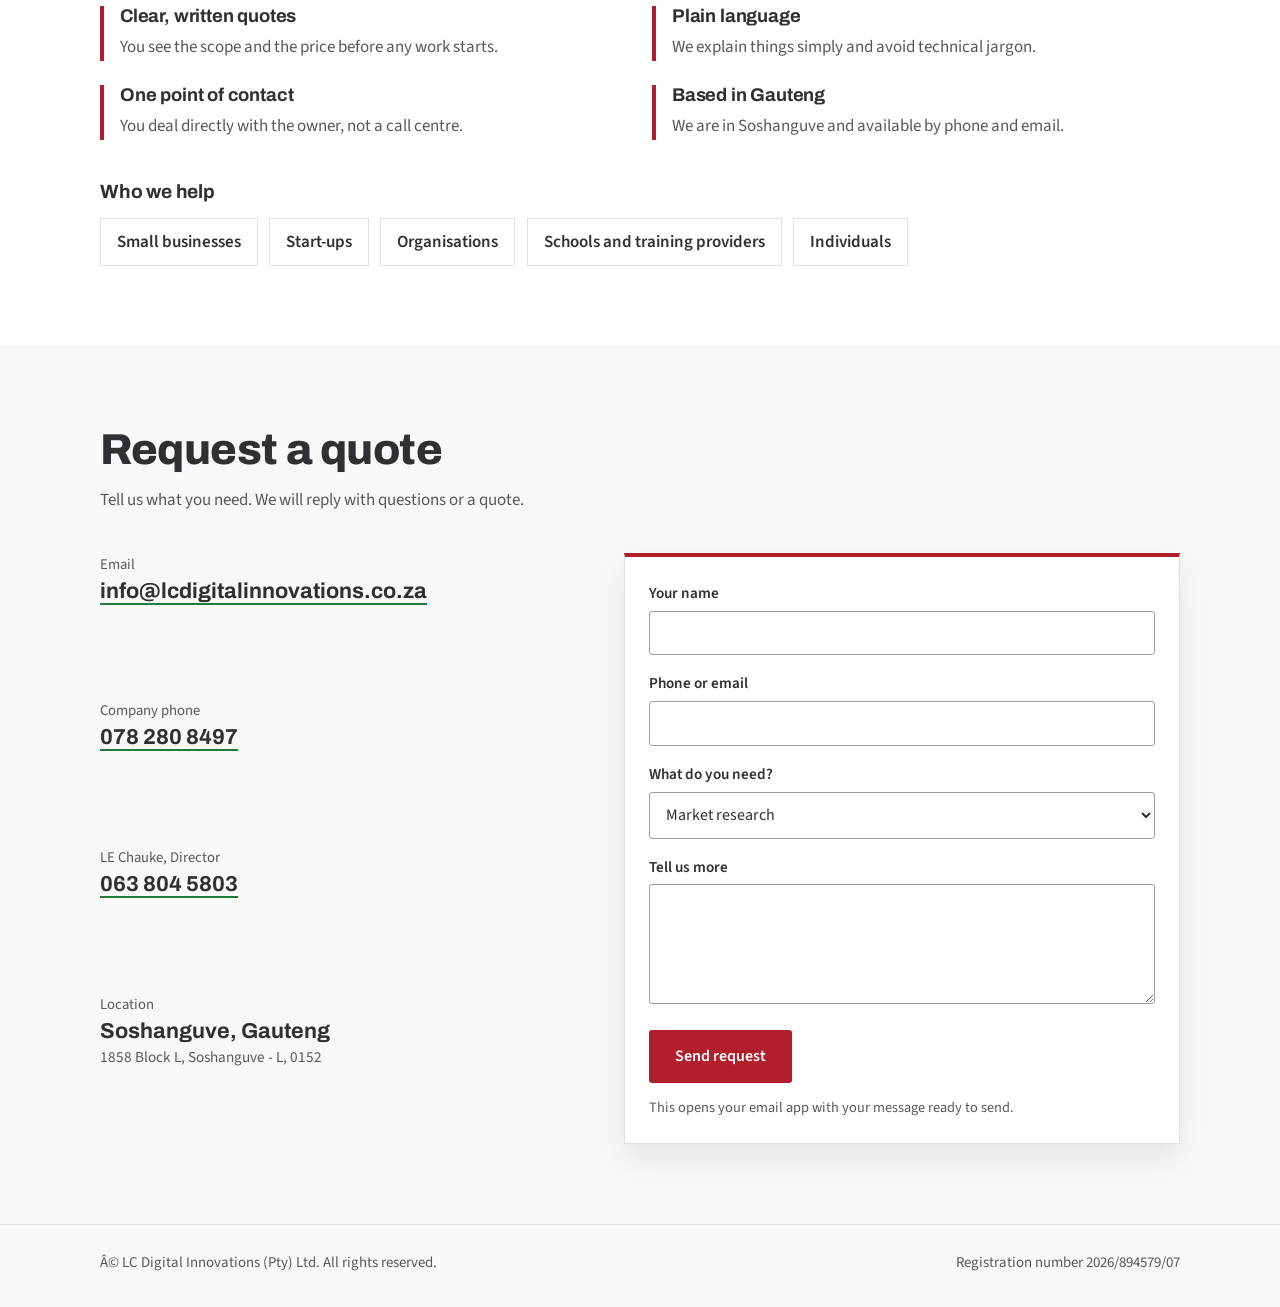
==== commit 10c517cf: "Update index.html" ====
--- a/index.html
+++ b/index.html
@@ -11,7 +11,7 @@
 <meta property="og:title" content="LC Digital Innovations | IT Support, Websites and Software in Soshanguve"><meta property="og:description" content="IT support, websites, software, data services, market research, transcription and computer sales. Request a quote."><meta property="og:url" content="https://lcdigitalinnovations.co.za/"><meta property="og:image" content="https://lcdigitalinnovations.co.za/og.png">
 <meta name="twitter:card" content="summary_large_image">
 <link rel="icon" href="data:image/svg+xml,%3Csvg xmlns='http://www.w3.org/2000/svg' viewBox='0 0 64 64'%3E%3Ccircle cx='32' cy='32' r='32' fill='%231e7b3c'/%3E%3Ctext x='32' y='41' font-family='Arial' font-weight='700' font-size='26' text-anchor='middle' fill='white'%3ELC%3C/text%3E%3C/svg%3E">
-<script type="application/ld+json">{"@context":"https://schema.org","@type":"ProfessionalService","name":"LC Digital Innovations (Pty) Ltd","alternateName":"LC Digital Innovations","url":"https://lcdigitalinnovations.co.za/","logo":"https://lcdigitalinnovations.co.za/logo.png","image":"https://lcdigitalinnovations.co.za/og.png","email":"lcdigitalinnovations@outlook.com","telephone":"+27782808497","description":"IT support, website design, software development, data services, market research, transcription and computer and electronics sales in Soshanguve, Gauteng.","address":{"@type":"PostalAddress","streetAddress":"1858 Block L, Soshanguve - L","addressLocality":"Soshanguve","addressRegion":"Gauteng","postalCode":"0152","addressCountry":"ZA"},"areaServed":{"@type":"AdministrativeArea","name":"Gauteng"},"hasOfferCatalog":{"@type":"OfferCatalog","name":"Services","itemListElement":[{"@type":"Offer","itemOffered":{"@type":"Service","name":"Market research"}},{"@type":"Offer","itemOffered":{"@type":"Service","name":"Data services"}},{"@type":"Offer","itemOffered":{"@type":"Service","name":"Transcription"}},{"@type":"Offer","itemOffered":{"@type":"Service","name":"Website services"}},{"@type":"Offer","itemOffered":{"@type":"Service","name":"Software development"}},{"@type":"Offer","itemOffered":{"@type":"Service","name":"Software maintenance"}},{"@type":"Offer","itemOffered":{"@type":"Service","name":"IT support"}},{"@type":"Offer","itemOffered":{"@type":"Service","name":"Computer and electronics sales"}}]}}</script>
+<script type="application/ld+json">{"@context":"https://schema.org","@type":"ProfessionalService","name":"LC Digital Innovations (Pty) Ltd","alternateName":"LC Digital Innovations","url":"https://lcdigitalinnovations.co.za/","logo":"https://lcdigitalinnovations.co.za/logo.png","image":"https://lcdigitalinnovations.co.za/og.png","email":"info@lcdigitalinnovations.co.za","telephone":"+27782808497","description":"IT support, website design, software development, data services, market research, transcription and computer and electronics sales in Soshanguve, Gauteng.","address":{"@type":"PostalAddress","streetAddress":"1858 Block L, Soshanguve - L","addressLocality":"Soshanguve","addressRegion":"Gauteng","postalCode":"0152","addressCountry":"ZA"},"areaServed":{"@type":"AdministrativeArea","name":"Gauteng"},"hasOfferCatalog":{"@type":"OfferCatalog","name":"Services","itemListElement":[{"@type":"Offer","itemOffered":{"@type":"Service","name":"Market research"}},{"@type":"Offer","itemOffered":{"@type":"Service","name":"Data services"}},{"@type":"Offer","itemOffered":{"@type":"Service","name":"Transcription"}},{"@type":"Offer","itemOffered":{"@type":"Service","name":"Website services"}},{"@type":"Offer","itemOffered":{"@type":"Service","name":"Software development"}},{"@type":"Offer","itemOffered":{"@type":"Service","name":"Software maintenance"}},{"@type":"Offer","itemOffered":{"@type":"Service","name":"IT support"}},{"@type":"Offer","itemOffered":{"@type":"Service","name":"Computer and electronics sales"}}]}}</script>
 <link rel="preconnect" href="https://fonts.googleapis.com">
 <link href="https://fonts.googleapis.com/css2?family=Archivo:wght@500;700;800&family=Source+Sans+3:wght@400;600&display=swap" rel="stylesheet">
 <script>document.documentElement.classList.add("js")</script>
@@ -118,10 +118,10 @@
 .js .rv{opacity:0;transform:translateY(22px);transition:opacity .6s ease var(--d,0s),transform .6s ease var(--d,0s)}
 .js .rv.in{opacity:1;transform:none}
 @media (prefers-reduced-motion:reduce){*,*::before,*::after{animation:none!important;transition:none!important}.js .rv{opacity:1;transform:none}.rot{height:auto}.rot b:not(:first-child){display:none}.steps li::before{transform:none}.ring{clip-path:none}.mer{transform:scaleX(.5)}.chips,.chip span{transform:none}}
-</style>
+.svc .more{display:inline-block;margin-top:.9rem;font-weight:600;color:var(--red);text-decoration:none;border-bottom:2px solid var(--green)}.svc .more:hover{color:var(--green)}</style>
 </head>
 <body>
-<div class="top"><div class="wrap"><a class="em" href="mailto:lcdigitalinnovations@outlook.com">lcdigitalinnovations@outlook.com</a><a href="tel:+27782808497">078 280 8497</a></div></div>
+<div class="top"><div class="wrap"><a class="em" href="mailto:info@lcdigitalinnovations.co.za">info@lcdigitalinnovations.co.za</a><a href="tel:+27782808497">078 280 8497</a></div></div>
 <header><div class="wrap bar">
 <a class="logo" href="#top" aria-label="LC Digital Innovations, home"><img src="[data-uri]" alt="LC Digital Innovations (Pty) Ltd"></a>
 <nav aria-label="Main"><a href="#services">Services</a><a href="#process">How we work</a><a href="#why">Why us</a><a href="#contact">Contact</a><a class="btn sm" href="#contact">Request a quote</a></nav>
@@ -143,7 +143,7 @@
 
 <section id="services"><div class="wrap">
 <div class="intro"><h2 class="t">Our services</h2><p>Eight services, one company. Tell us what you need and we will recommend the simplest way to get it done.</p></div>
-<div class="grid three"><article class="svc"><h3>Market research</h3><p>Simple surveys, designed, run and reported for you.</p><ul><li>Questionnaire design</li><li>Online and SMS surveys</li><li>Findings report with tables and charts</li></ul><p class="get"><strong>You receive:</strong> the questionnaire, the data files and a findings report.</p></article><article class="svc"><h3>Data services</h3><p>From collection to a checked, finished report.</p><ul><li>Data collection from surveys, forms and spreadsheets</li><li>Data cleaning and validation</li><li>Summary tables and charts</li><li>Moving Excel files into a database</li></ul><p class="get"><strong>You receive:</strong> a clean data file, a cleaning log and a report.</p></article><article class="svc"><h3>Transcription</h3><p>We turn recordings into written text, and a person checks every transcript.</p><ul><li>Voice recordings to text</li><li>Checked before delivery</li><li>Delivered in Word or PDF</li></ul><p class="get"><strong>You receive:</strong> a checked transcript in Word or PDF.</p></article><article class="svc"><h3>Website services</h3><p>We build and look after websites for businesses and organisations.</p><ul><li>Company website of 1 to 5 pages, mobile-friendly, with a contact form</li><li>Domain name, business email and hosting</li><li>Google Business Profile setup</li><li>Basic search engine optimisation (SEO)</li><li>Monthly care plan for updates and backups</li></ul><p class="get"><strong>You receive:</strong> a live website and a handover guide.</p><p class="get"><strong>We need from you:</strong> your logo, company details, photos and text.</p></article><article class="svc"><h3>Software development</h3><p>Web applications and simple online systems built for you.</p><ul><li>Web applications with login and user roles</li><li>Systems for tracking tasks, uploading data and viewing reports</li><li>Dashboards and charts</li><li>Database design</li></ul><p class="get"><strong>You receive:</strong> a working application and a user guide.</p></article><article class="svc"><h3>Software maintenance</h3><p>We keep your existing software and websites working.</p><ul><li>Bug fixes and broken link repairs</li><li>Small updates and new features</li><li>Testing before each release</li><li>Monthly report of every change</li></ul></article><article class="svc"><h3>IT support</h3><p>We set up, repair and maintain computers for small businesses, charities and households.</p><ul><li><b>Setup:</b> new devices, Windows and licensed programs</li><li><b>Fixes:</b> blue screen faults, boot drive recovery, Wi-Fi and network problems, antivirus</li><li><b>Upgrades:</b> Windows upgrade or clean reinstall with your files backed up first, memory and storage upgrades, speeding up slow laptops</li><li><b>Remote</b> (with your permission) or <b>on-site</b> support</li></ul><p class="get">We diagnose first and quote any hardware repair. We cannot fix every hardware fault.</p></article><article class="svc"><h3>Computer and electronics sales</h3><p>New, refurbished and second-hand devices, with setup included.</p><ul><li>Laptops and desktop computers</li><li>Printers</li><li>Other electronic devices</li></ul></article></div></div></section>
+<div class="grid three"><article class="svc"><h3>Market research</h3><p>Simple surveys, designed, run and reported for you.</p><ul><li>Questionnaire design</li><li>Online and SMS surveys</li><li>Findings report with tables and charts</li></ul><p class="get"><strong>You receive:</strong> the questionnaire, the data files and a findings report.</p><a class="more" href="/market-research">Learn more</a></article><article class="svc"><h3>Data services</h3><p>From collection to a checked, finished report.</p><ul><li>Data collection from surveys, forms and spreadsheets</li><li>Data cleaning and validation</li><li>Summary tables and charts</li><li>Moving Excel files into a database</li></ul><p class="get"><strong>You receive:</strong> a clean data file, a cleaning log and a report.</p><a class="more" href="/data-services">Learn more</a></article><article class="svc"><h3>Transcription</h3><p>We turn recordings into written text, and a person checks every transcript.</p><ul><li>Voice recordings to text</li><li>Checked before delivery</li><li>Delivered in Word or PDF</li></ul><p class="get"><strong>You receive:</strong> a checked transcript in Word or PDF.</p><a class="more" href="/transcription">Learn more</a></article><article class="svc"><h3>Website services</h3><p>We build and look after websites for businesses and organisations.</p><ul><li>Company website of 1 to 5 pages, mobile-friendly, with a contact form</li><li>Domain name, business email and hosting</li><li>Google Business Profile setup</li><li>Basic search engine optimisation (SEO)</li><li>Monthly care plan for updates and backups</li></ul><p class="get"><strong>You receive:</strong> a live website and a handover guide.</p><p class="get"><strong>We need from you:</strong> your logo, company details, photos and text.</p><a class="more" href="/website-services">Learn more</a></article><article class="svc"><h3>Software development</h3><p>Web applications and simple online systems built for you.</p><ul><li>Web applications with login and user roles</li><li>Systems for tracking tasks, uploading data and viewing reports</li><li>Dashboards and charts</li><li>Database design</li></ul><p class="get"><strong>You receive:</strong> a working application and a user guide.</p><a class="more" href="/software-development">Learn more</a></article><article class="svc"><h3>Software maintenance</h3><p>We keep your existing software and websites working.</p><ul><li>Bug fixes and broken link repairs</li><li>Small updates and new features</li><li>Testing before each release</li><li>Monthly report of every change</li></ul><a class="more" href="/software-maintenance">Learn more</a></article><article class="svc"><h3>IT support</h3><p>We set up, repair and maintain computers for small businesses, charities and households.</p><ul><li><b>Setup:</b> new devices, Windows and licensed programs</li><li><b>Fixes:</b> blue screen faults, boot drive recovery, Wi-Fi and network problems, antivirus</li><li><b>Upgrades:</b> Windows upgrade or clean reinstall with your files backed up first, memory and storage upgrades, speeding up slow laptops</li><li><b>Remote</b> (with your permission) or <b>on-site</b> support</li></ul><p class="get">We diagnose first and quote any hardware repair. We cannot fix every hardware fault.</p><a class="more" href="/it-support">Learn more</a></article><article class="svc"><h3>Computer and electronics sales</h3><p>New, refurbished and second-hand devices, with setup included.</p><ul><li>Laptops and desktop computers</li><li>Printers</li><li>Other electronic devices</li></ul><a class="more" href="/computer-sales">Learn more</a></article></div></div></section>
 
 <section id="process" class="alt"><div class="wrap">
 <div class="intro"><h2 class="t">How we work</h2><p>A simple process, so you always know what is happening and what it will cost.</p></div>
@@ -170,7 +170,7 @@
 <div class="intro"><h2 class="t">Request a quote</h2><p>Tell us what you need. We will reply with questions or a quote.</p></div>
 <div class="cgrid">
 <dl>
-<div><dt>Email</dt><dd><a href="mailto:lcdigitalinnovations@outlook.com">lcdigitalinnovations@outlook.com</a></dd></div>
+<div><dt>Email</dt><dd><a href="mailto:info@lcdigitalinnovations.co.za">info@lcdigitalinnovations.co.za</a></dd></div>
 <div><dt>Company phone</dt><dd><a href="tel:+27782808497">078 280 8497</a></dd></div>
 <div><dt>LE Chauke, Director</dt><dd><a href="tel:+27638045803">063 804 5803</a></dd></div>
 <div><dt>Location</dt><dd>Soshanguve, Gauteng<small>1858 Block L, Soshanguve - L, 0152</small></dd></div>
@@ -186,11 +186,11 @@
 </form>
 </div></div></section>
 </main>
-<footer><div class="wrap"><p>© LC Digital Innovations (Pty) Ltd. All rights reserved.</p><p>Registration number 2026/894579/07</p></div></footer>
+<footer><div class="wrap"><p>Â© LC Digital Innovations (Pty) Ltd. All rights reserved.</p><p>Registration number 2026/894579/07</p></div></footer>
 <script>
 document.getElementById("qf").addEventListener("submit",function(e){e.preventDefault();var f=e.target,
 b="Name: "+f.n.value+"\nContact: "+f.c.value+"\nService: "+f.s.value+"\n\n"+f.m.value;
-location.href="mailto:lcdigitalinnovations@outlook.com?subject="+encodeURIComponent("Quote request: "+f.s.value)+"&body="+encodeURIComponent(b)});
+location.href="mailto:info@lcdigitalinnovations.co.za?subject="+encodeURIComponent("Quote request: "+f.s.value)+"&body="+encodeURIComponent(b)});
 var els=document.querySelectorAll(".svc,.steps li,.why div,.who li");els.forEach(function(e,i){e.classList.add("rv");e.style.setProperty("--d",(i%6)*.08+"s")});
 if("IntersectionObserver" in window){var io=new IntersectionObserver(function(es){es.forEach(function(x){if(x.isIntersecting){x.target.classList.add("in");io.unobserve(x.target)}})},{threshold:.15});els.forEach(function(e){io.observe(e)})}else{els.forEach(function(e){e.classList.add("in")})}
 </script>
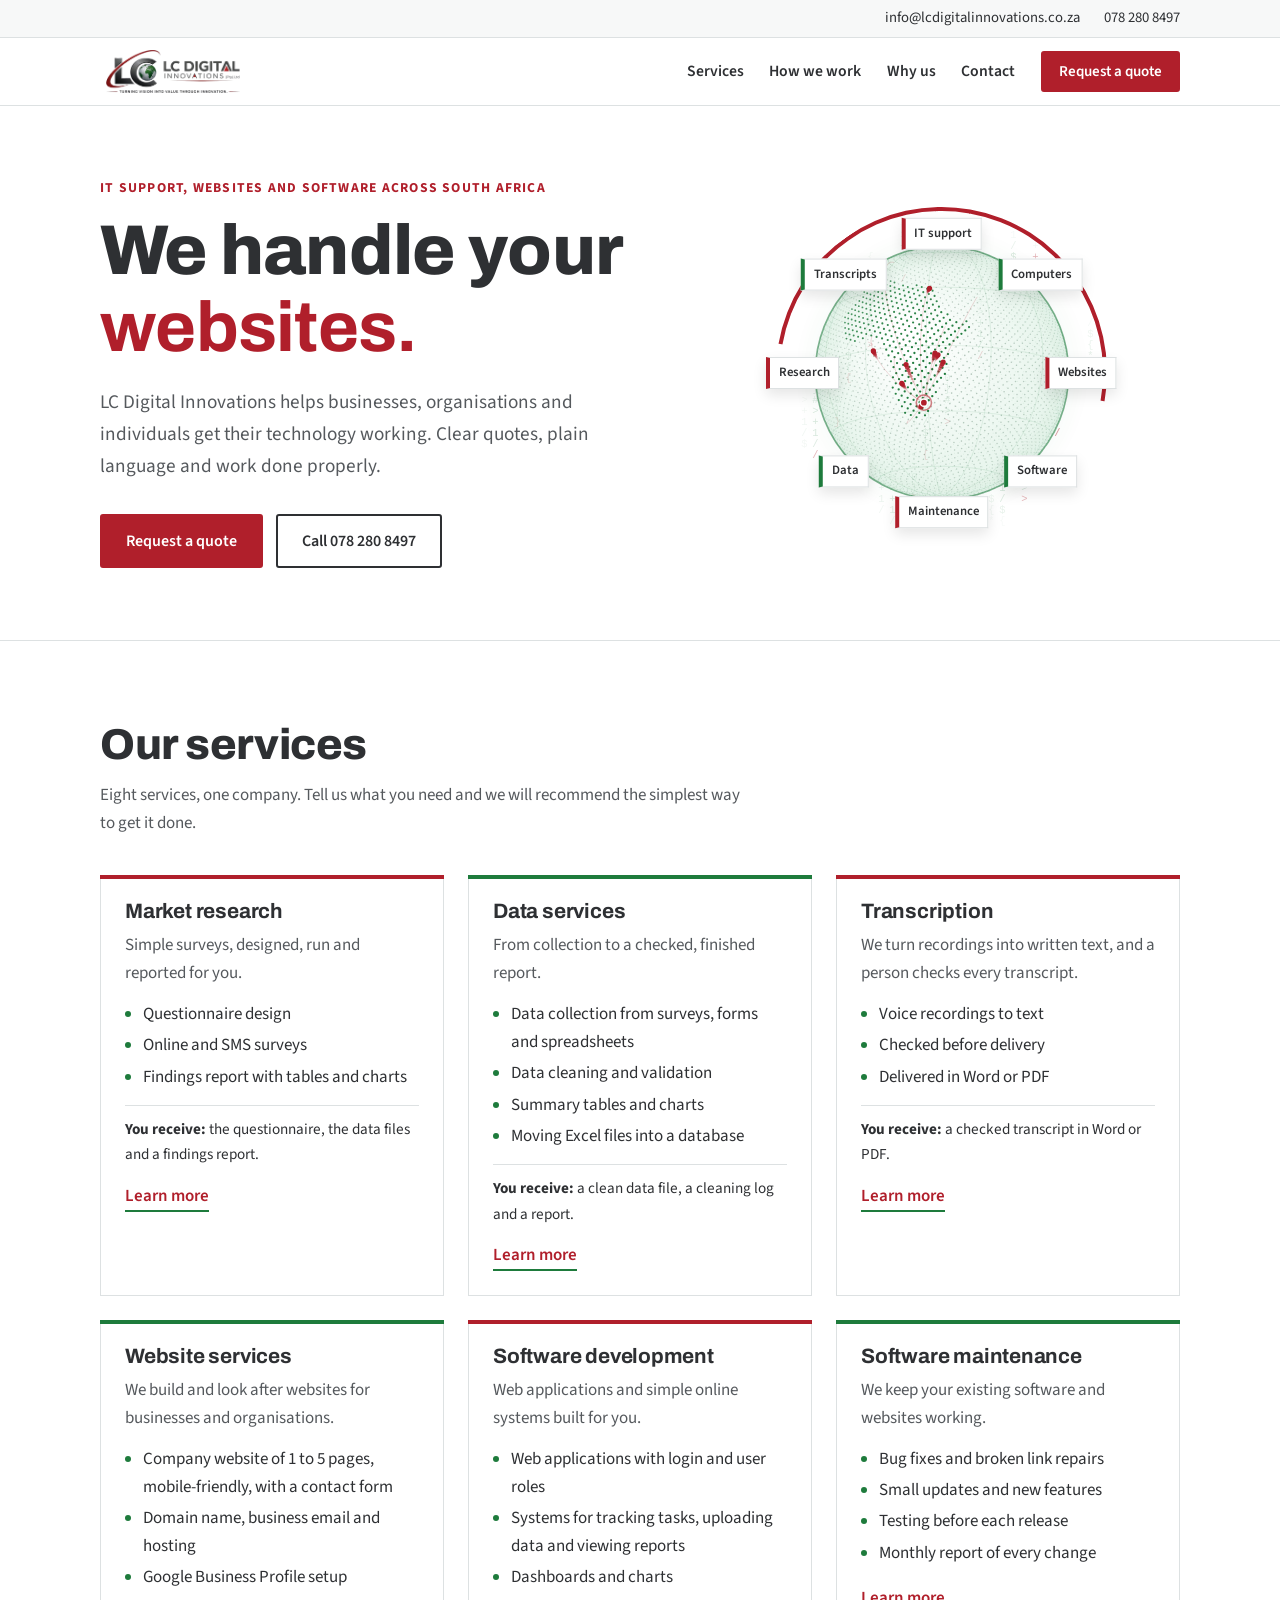
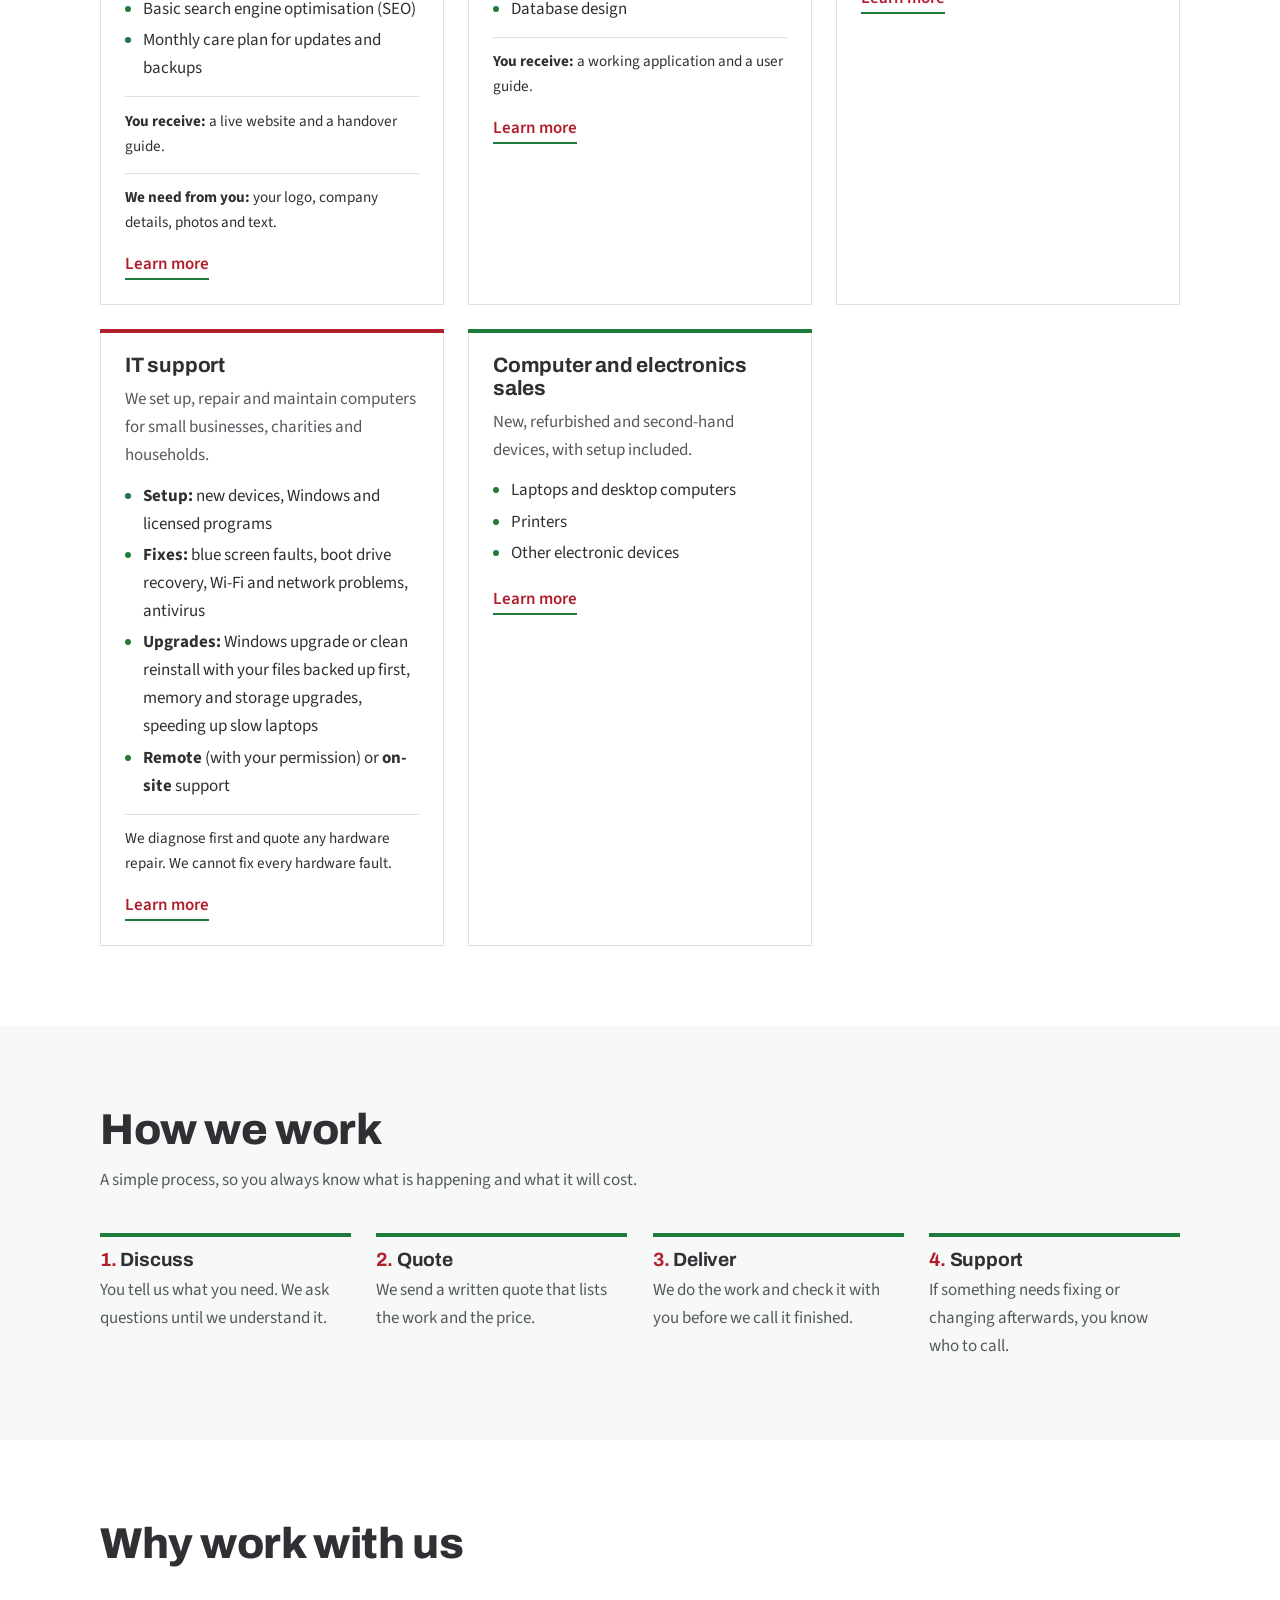
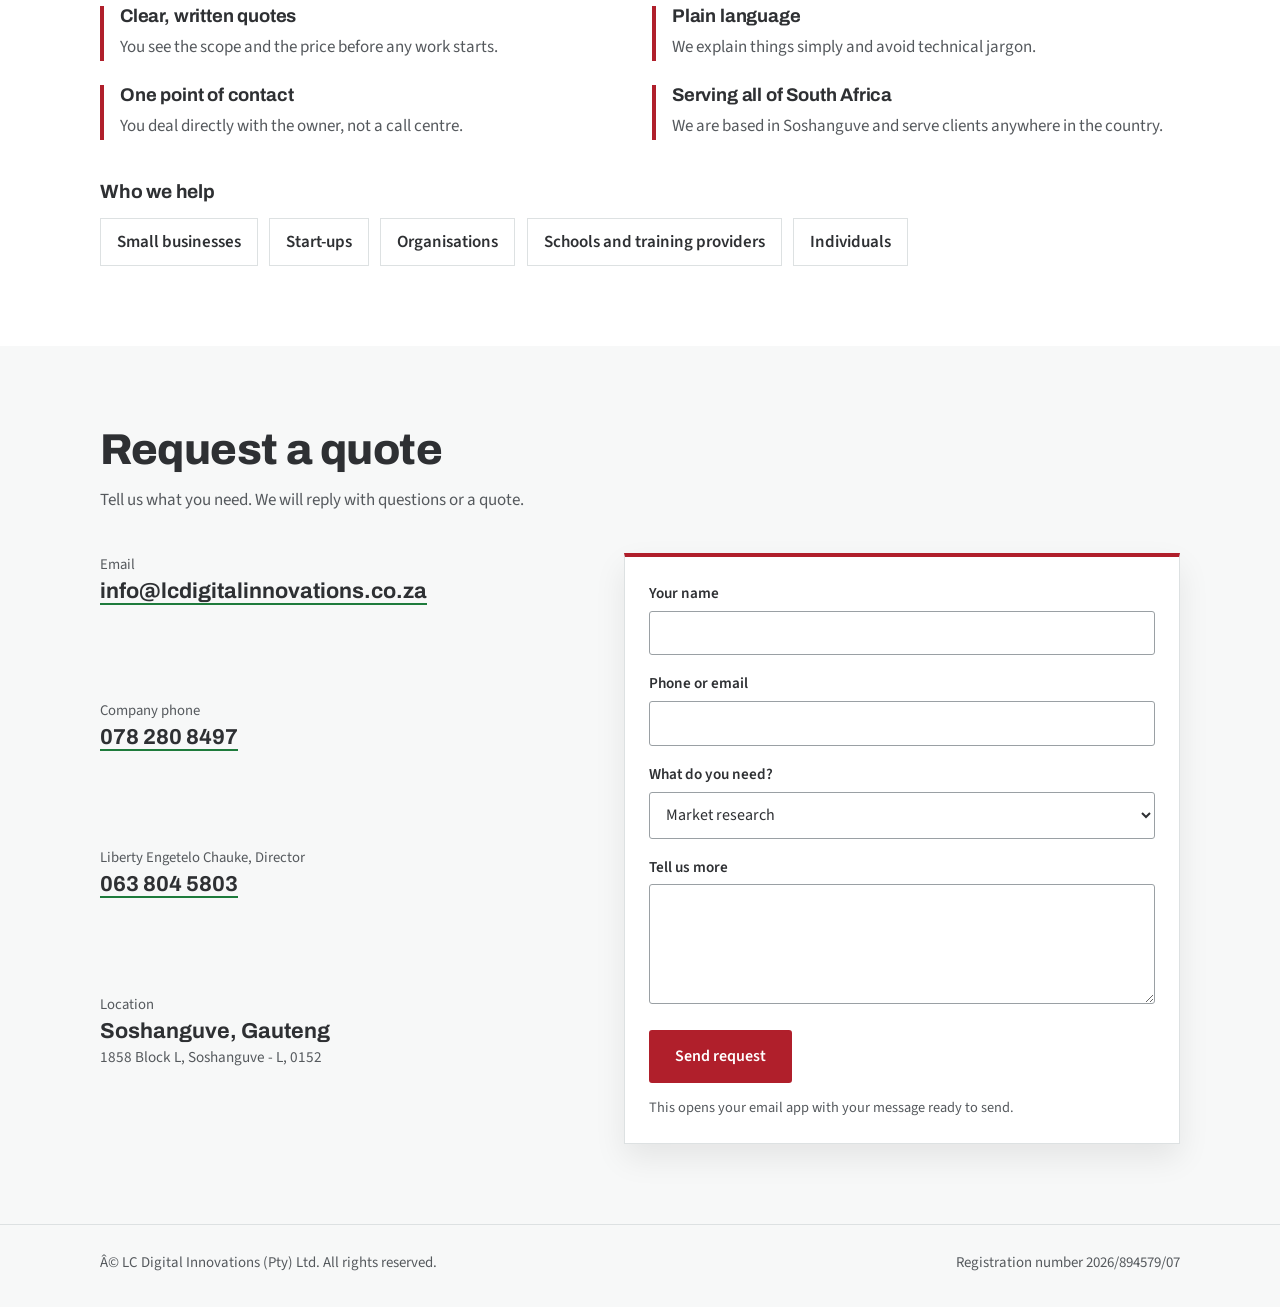
==== commit b5ee3274: "Update title and meta description for national service Updated title and meta description to reflect" ====
--- a/index.html
+++ b/index.html
@@ -3,15 +3,15 @@
 <head>
 <meta charset="utf-8">
 <meta name="viewport" content="width=device-width, initial-scale=1, viewport-fit=cover">
-<title>LC Digital Innovations | IT Support, Websites and Software in Soshanguve, Gauteng</title>
-<meta name="description" content="LC Digital Innovations offers IT support, website design, software development, data services, market research, transcription and computer sales. Based in Soshanguve, Gauteng. Request a quote.">
+<title>LC Digital Innovations | IT Support, Websites and Software across South Africa</title>
+<meta name="description" content="LC Digital Innovations offers IT support, website design, software development, data services, market research, transcription and computer sales. Based in Soshanguve, serving all of South Africa. Request a quote.">
 <link rel="canonical" href="https://lcdigitalinnovations.co.za/">
 <meta name="theme-color" content="#ffffff">
 <meta property="og:type" content="website"><meta property="og:site_name" content="LC Digital Innovations"><meta property="og:locale" content="en_ZA">
-<meta property="og:title" content="LC Digital Innovations | IT Support, Websites and Software in Soshanguve"><meta property="og:description" content="IT support, websites, software, data services, market research, transcription and computer sales. Request a quote."><meta property="og:url" content="https://lcdigitalinnovations.co.za/"><meta property="og:image" content="https://lcdigitalinnovations.co.za/og.png">
+<meta property="og:title" content="LC Digital Innovations | IT Support, Websites and Software across South Africa"><meta property="og:description" content="IT support, websites, software, data services, market research, transcription and computer sales. Request a quote."><meta property="og:url" content="https://lcdigitalinnovations.co.za/"><meta property="og:image" content="https://lcdigitalinnovations.co.za/og.png">
 <meta name="twitter:card" content="summary_large_image">
 <link rel="icon" href="data:image/svg+xml,%3Csvg xmlns='http://www.w3.org/2000/svg' viewBox='0 0 64 64'%3E%3Ccircle cx='32' cy='32' r='32' fill='%231e7b3c'/%3E%3Ctext x='32' y='41' font-family='Arial' font-weight='700' font-size='26' text-anchor='middle' fill='white'%3ELC%3C/text%3E%3C/svg%3E">
-<script type="application/ld+json">{"@context":"https://schema.org","@type":"ProfessionalService","name":"LC Digital Innovations (Pty) Ltd","alternateName":"LC Digital Innovations","url":"https://lcdigitalinnovations.co.za/","logo":"https://lcdigitalinnovations.co.za/logo.png","image":"https://lcdigitalinnovations.co.za/og.png","email":"info@lcdigitalinnovations.co.za","telephone":"+27782808497","description":"IT support, website design, software development, data services, market research, transcription and computer and electronics sales in Soshanguve, Gauteng.","address":{"@type":"PostalAddress","streetAddress":"1858 Block L, Soshanguve - L","addressLocality":"Soshanguve","addressRegion":"Gauteng","postalCode":"0152","addressCountry":"ZA"},"areaServed":{"@type":"AdministrativeArea","name":"Gauteng"},"hasOfferCatalog":{"@type":"OfferCatalog","name":"Services","itemListElement":[{"@type":"Offer","itemOffered":{"@type":"Service","name":"Market research"}},{"@type":"Offer","itemOffered":{"@type":"Service","name":"Data services"}},{"@type":"Offer","itemOffered":{"@type":"Service","name":"Transcription"}},{"@type":"Offer","itemOffered":{"@type":"Service","name":"Website services"}},{"@type":"Offer","itemOffered":{"@type":"Service","name":"Software development"}},{"@type":"Offer","itemOffered":{"@type":"Service","name":"Software maintenance"}},{"@type":"Offer","itemOffered":{"@type":"Service","name":"IT support"}},{"@type":"Offer","itemOffered":{"@type":"Service","name":"Computer and electronics sales"}}]}}</script>
+<script type="application/ld+json">{"@context":"https://schema.org","@type":"ProfessionalService","name":"LC Digital Innovations (Pty) Ltd","alternateName":"LC Digital Innovations","url":"https://lcdigitalinnovations.co.za/","logo":"https://lcdigitalinnovations.co.za/logo.png","image":"https://lcdigitalinnovations.co.za/og.png","email":"info@lcdigitalinnovations.co.za","sameAs":["https://www.facebook.com/profile.php?id=61596561103039"],"founder":{"@type":"Person","name":"Liberty Engetelo Chauke"},"telephone":"+27782808497","description":"IT support, website design, software development, data services, market research, transcription and computer and electronics sales across South Africa, from Soshanguve, Gauteng.","address":{"@type":"PostalAddress","streetAddress":"1858 Block L, Soshanguve - L","addressLocality":"Soshanguve","addressRegion":"Gauteng","postalCode":"0152","addressCountry":"ZA"},"areaServed":{"@type":"Country","name":"South Africa"},"hasOfferCatalog":{"@type":"OfferCatalog","name":"Services","itemListElement":[{"@type":"Offer","itemOffered":{"@type":"Service","name":"Market research"}},{"@type":"Offer","itemOffered":{"@type":"Service","name":"Data services"}},{"@type":"Offer","itemOffered":{"@type":"Service","name":"Transcription"}},{"@type":"Offer","itemOffered":{"@type":"Service","name":"Website services"}},{"@type":"Offer","itemOffered":{"@type":"Service","name":"Software development"}},{"@type":"Offer","itemOffered":{"@type":"Service","name":"Software maintenance"}},{"@type":"Offer","itemOffered":{"@type":"Service","name":"IT support"}},{"@type":"Offer","itemOffered":{"@type":"Service","name":"Computer and electronics sales"}}]}}</script>
 <link rel="preconnect" href="https://fonts.googleapis.com">
 <link href="https://fonts.googleapis.com/css2?family=Archivo:wght@500;700;800&family=Source+Sans+3:wght@400;600&display=swap" rel="stylesheet">
 <script>document.documentElement.classList.add("js")</script>
@@ -129,7 +129,7 @@
 <main id="top">
 <div class="hero"><div class="wrap">
 <div>
-<h1 class="kick">IT support, websites and software in Soshanguve, Gauteng</h1>
+<h1 class="kick">IT support, websites and software across South Africa</h1>
 <p class="big">We handle your <span class="rot"><i><b>websites.</b><b>software.</b><b>data.</b><b>IT support.</b><b>computers.</b><b>websites.</b></i></span></p>
 <p class="lead">LC Digital Innovations helps businesses, organisations and individuals get their technology working. Clear quotes, plain language and work done properly.</p>
 <div class="cta"><a class="btn" href="#contact">Request a quote</a><a class="btn line" href="tel:+27782808497">Call 078 280 8497</a></div>
@@ -160,7 +160,7 @@
 <div><h3>Clear, written quotes</h3><p>You see the scope and the price before any work starts.</p></div>
 <div><h3>Plain language</h3><p>We explain things simply and avoid technical jargon.</p></div>
 <div><h3>One point of contact</h3><p>You deal directly with the owner, not a call centre.</p></div>
-<div><h3>Based in Gauteng</h3><p>We are in Soshanguve and available by phone and email.</p></div>
+<div><h3>Serving all of South Africa</h3><p>We are based in Soshanguve and serve clients anywhere in the country.</p></div>
 </div>
 <h3 style="margin:2.6rem 0 1rem;font-size:1.2rem">Who we help</h3>
 <ul class="who"><li>Small businesses</li><li>Start-ups</li><li>Organisations</li><li>Schools and training providers</li><li>Individuals</li></ul>
@@ -172,7 +172,7 @@
 <dl>
 <div><dt>Email</dt><dd><a href="mailto:info@lcdigitalinnovations.co.za">info@lcdigitalinnovations.co.za</a></dd></div>
 <div><dt>Company phone</dt><dd><a href="tel:+27782808497">078 280 8497</a></dd></div>
-<div><dt>LE Chauke, Director</dt><dd><a href="tel:+27638045803">063 804 5803</a></dd></div>
+<div><dt>Liberty Engetelo Chauke, Director</dt><dd><a href="tel:+27638045803">063 804 5803</a></dd></div>
 <div><dt>Location</dt><dd>Soshanguve, Gauteng<small>1858 Block L, Soshanguve - L, 0152</small></dd></div>
 </dl>
 <form id="qf" aria-label="Quote request">
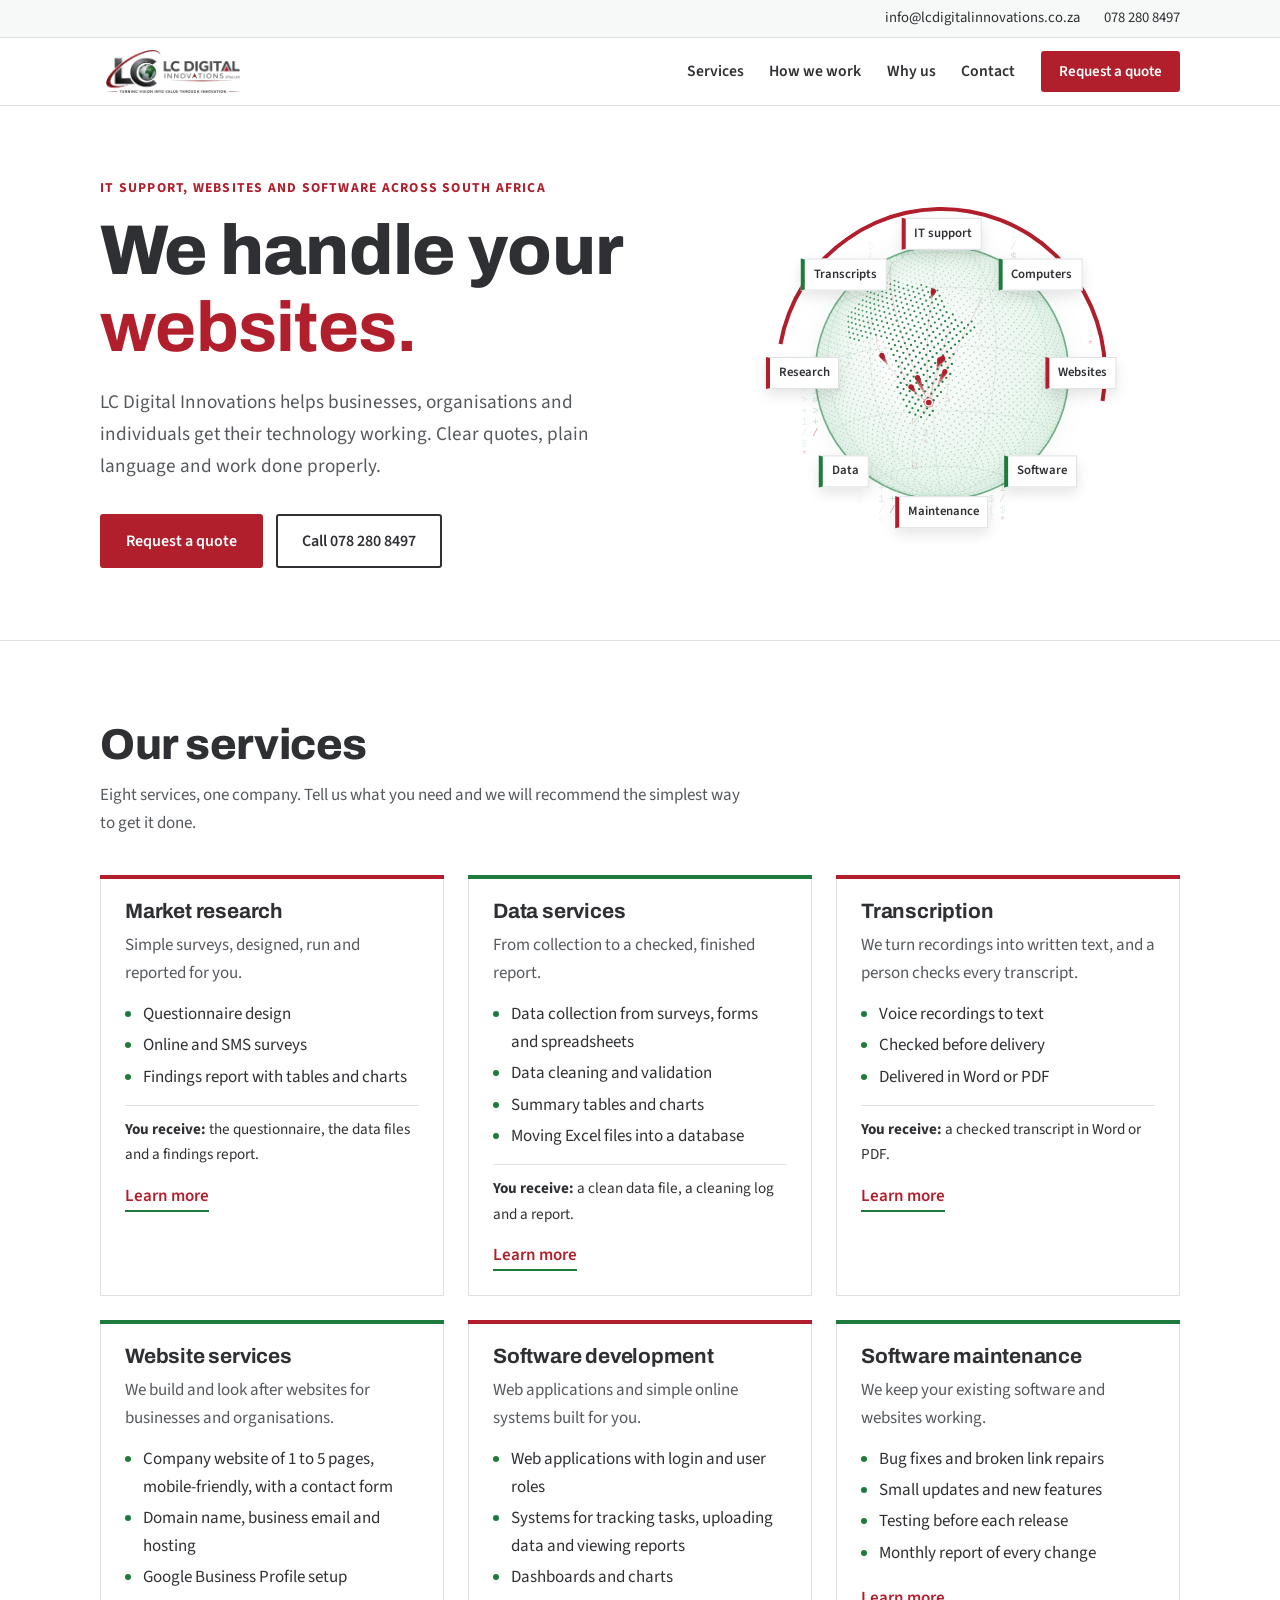
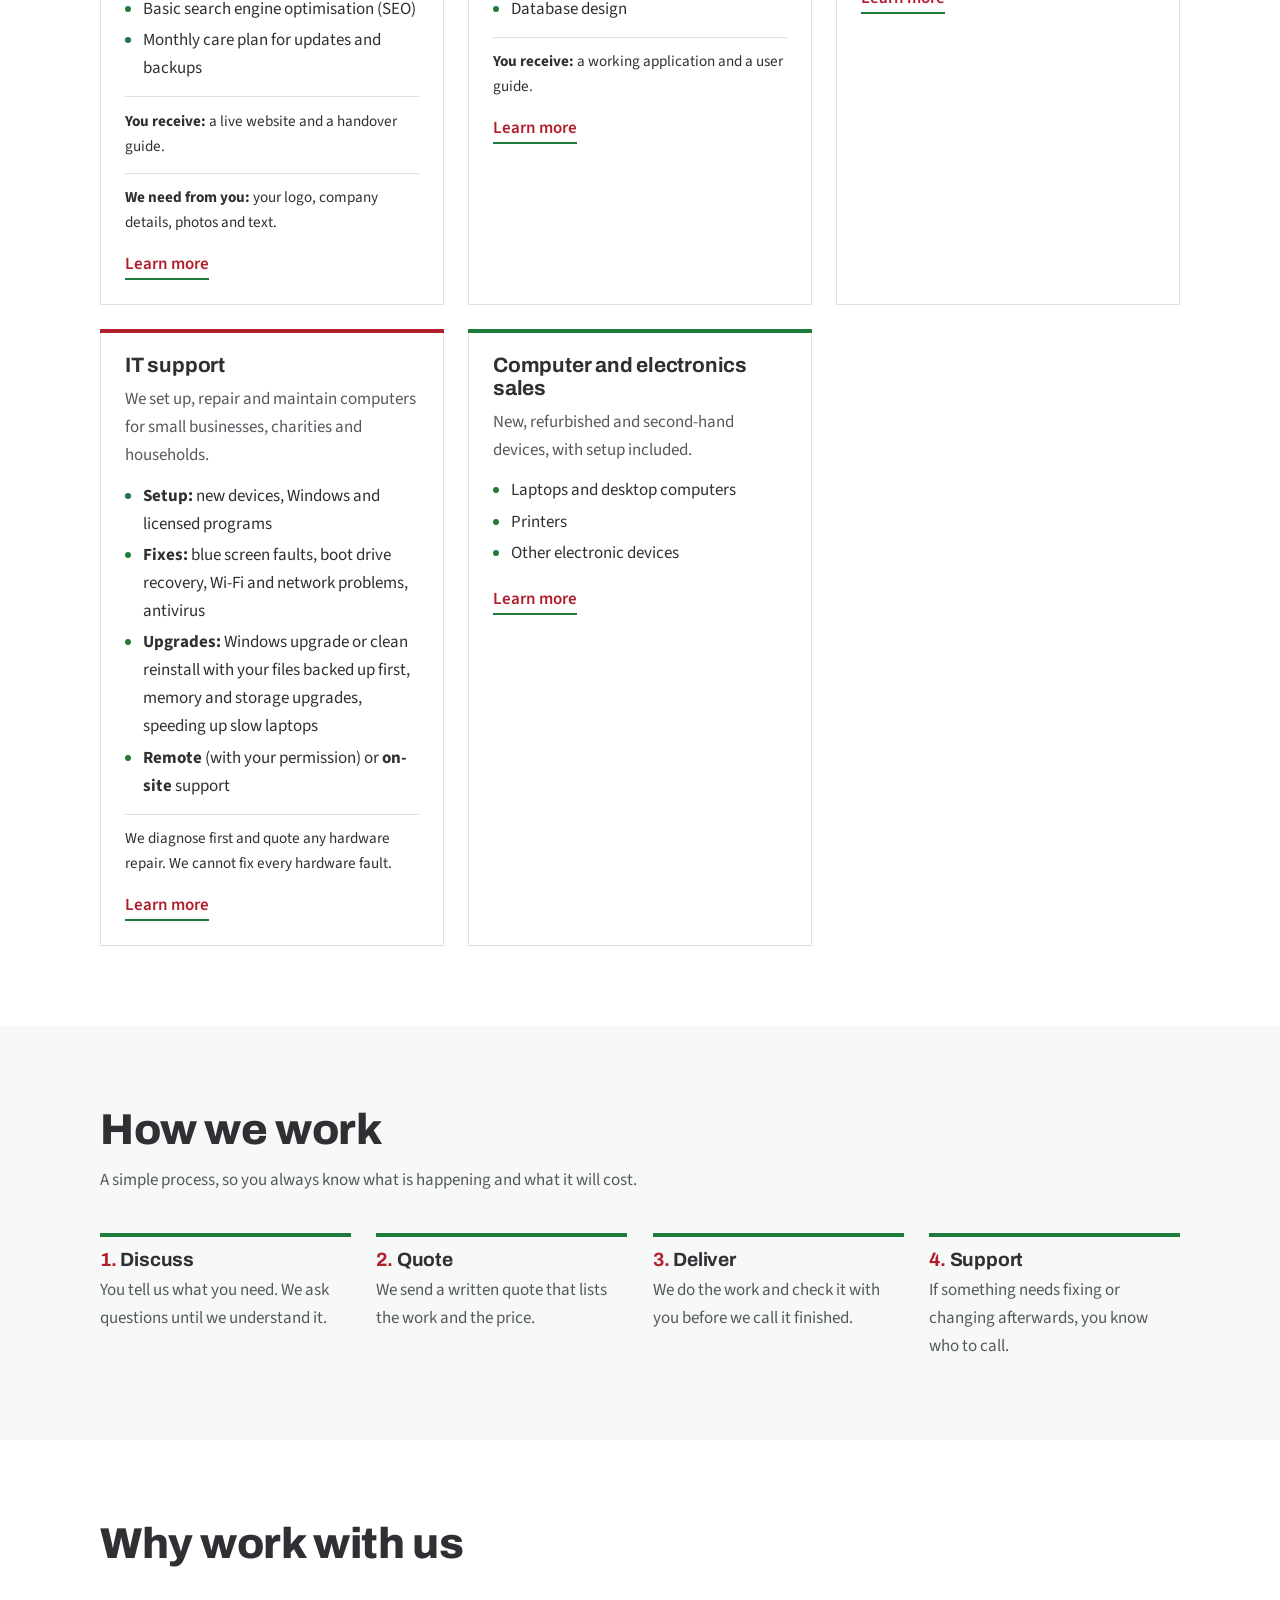
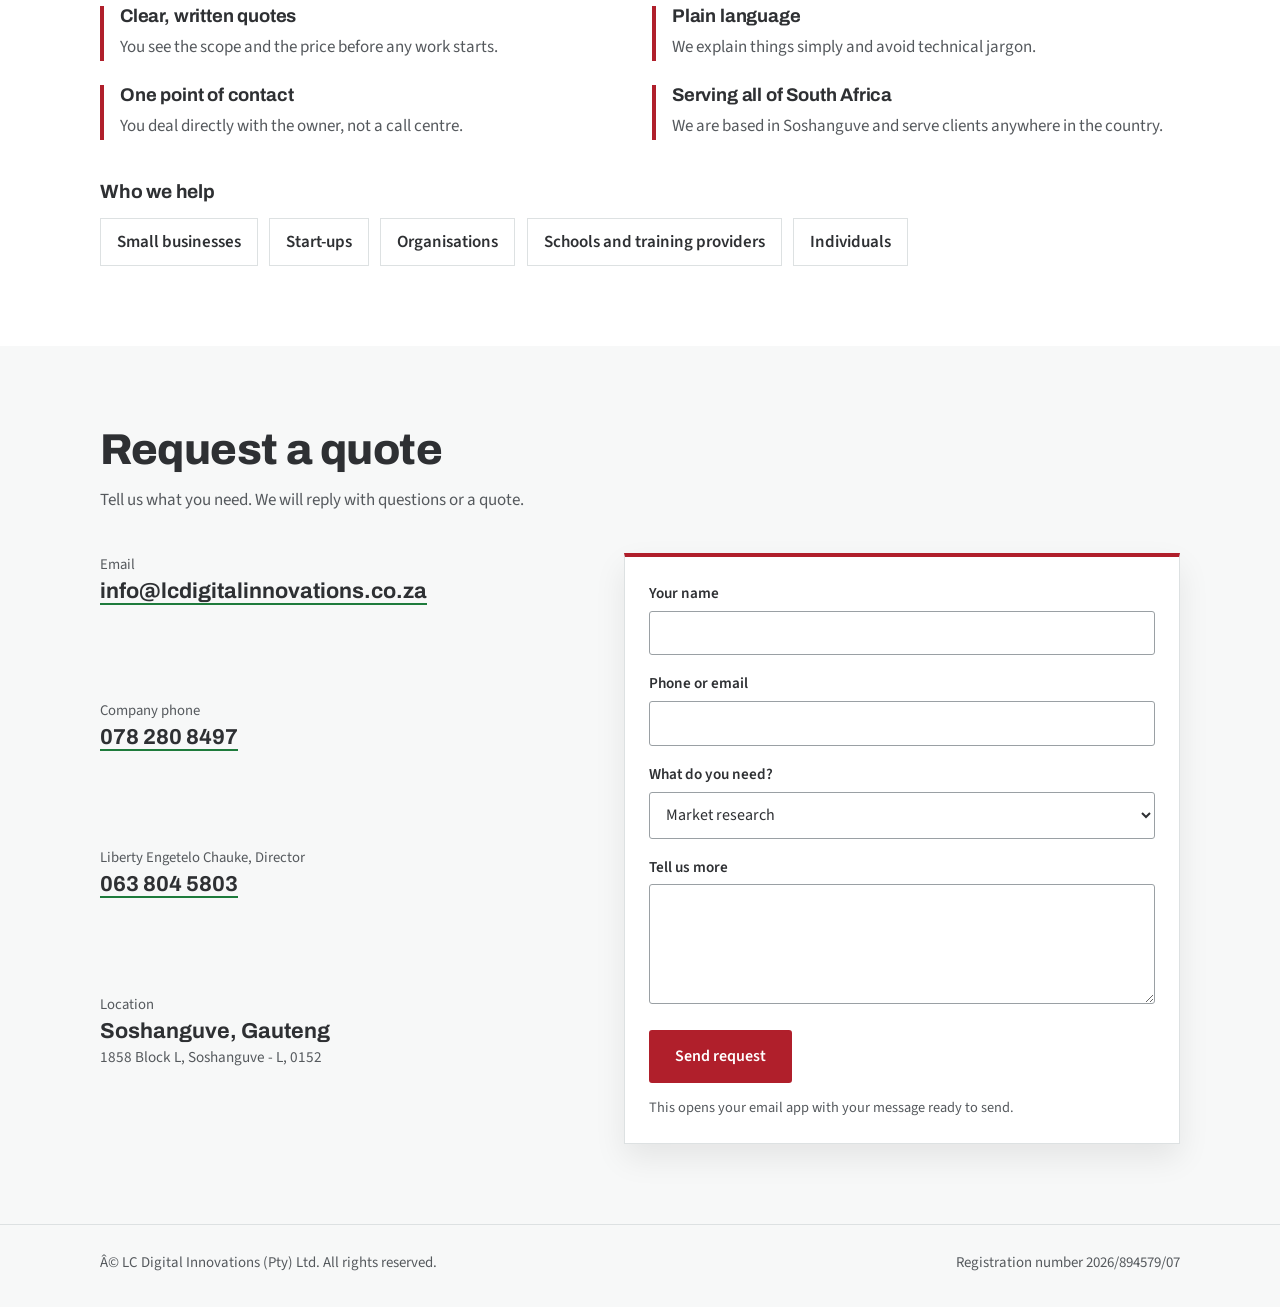
==== commit 0f309a30: "Update favicon links and add structured data Updated favicon links and added structured data for web" ====
--- a/index.html
+++ b/index.html
@@ -10,7 +10,7 @@
 <meta property="og:type" content="website"><meta property="og:site_name" content="LC Digital Innovations"><meta property="og:locale" content="en_ZA">
 <meta property="og:title" content="LC Digital Innovations | IT Support, Websites and Software across South Africa"><meta property="og:description" content="IT support, websites, software, data services, market research, transcription and computer sales. Request a quote."><meta property="og:url" content="https://lcdigitalinnovations.co.za/"><meta property="og:image" content="https://lcdigitalinnovations.co.za/og.png">
 <meta name="twitter:card" content="summary_large_image">
-<link rel="icon" href="data:image/svg+xml,%3Csvg xmlns='http://www.w3.org/2000/svg' viewBox='0 0 64 64'%3E%3Ccircle cx='32' cy='32' r='32' fill='%231e7b3c'/%3E%3Ctext x='32' y='41' font-family='Arial' font-weight='700' font-size='26' text-anchor='middle' fill='white'%3ELC%3C/text%3E%3C/svg%3E">
+<link rel="icon" href="/favicon.ico" sizes="48x48"><link rel="icon" type="image/png" href="/favicon.png" sizes="192x192"><link rel="apple-touch-icon" href="/apple-touch-icon.png">
 <script type="application/ld+json">{"@context":"https://schema.org","@type":"ProfessionalService","name":"LC Digital Innovations (Pty) Ltd","alternateName":"LC Digital Innovations","url":"https://lcdigitalinnovations.co.za/","logo":"https://lcdigitalinnovations.co.za/logo.png","image":"https://lcdigitalinnovations.co.za/og.png","email":"info@lcdigitalinnovations.co.za","sameAs":["https://www.facebook.com/profile.php?id=61596561103039"],"founder":{"@type":"Person","name":"Liberty Engetelo Chauke"},"telephone":"+27782808497","description":"IT support, website design, software development, data services, market research, transcription and computer and electronics sales across South Africa, from Soshanguve, Gauteng.","address":{"@type":"PostalAddress","streetAddress":"1858 Block L, Soshanguve - L","addressLocality":"Soshanguve","addressRegion":"Gauteng","postalCode":"0152","addressCountry":"ZA"},"areaServed":{"@type":"Country","name":"South Africa"},"hasOfferCatalog":{"@type":"OfferCatalog","name":"Services","itemListElement":[{"@type":"Offer","itemOffered":{"@type":"Service","name":"Market research"}},{"@type":"Offer","itemOffered":{"@type":"Service","name":"Data services"}},{"@type":"Offer","itemOffered":{"@type":"Service","name":"Transcription"}},{"@type":"Offer","itemOffered":{"@type":"Service","name":"Website services"}},{"@type":"Offer","itemOffered":{"@type":"Service","name":"Software development"}},{"@type":"Offer","itemOffered":{"@type":"Service","name":"Software maintenance"}},{"@type":"Offer","itemOffered":{"@type":"Service","name":"IT support"}},{"@type":"Offer","itemOffered":{"@type":"Service","name":"Computer and electronics sales"}}]}}</script>
 <link rel="preconnect" href="https://fonts.googleapis.com">
 <link href="https://fonts.googleapis.com/css2?family=Archivo:wght@500;700;800&family=Source+Sans+3:wght@400;600&display=swap" rel="stylesheet">
@@ -119,6 +119,7 @@
 .js .rv.in{opacity:1;transform:none}
 @media (prefers-reduced-motion:reduce){*,*::before,*::after{animation:none!important;transition:none!important}.js .rv{opacity:1;transform:none}.rot{height:auto}.rot b:not(:first-child){display:none}.steps li::before{transform:none}.ring{clip-path:none}.mer{transform:scaleX(.5)}.chips,.chip span{transform:none}}
 .svc .more{display:inline-block;margin-top:.9rem;font-weight:600;color:var(--red);text-decoration:none;border-bottom:2px solid var(--green)}.svc .more:hover{color:var(--green)}</style>
+<script type="application/ld+json">{"@context":"https://schema.org","@type":"WebSite","name":"LC Digital Innovations","alternateName":["LC Digital Innovations (Pty) Ltd"],"url":"https://lcdigitalinnovations.co.za/"}</script>
 </head>
 <body>
 <div class="top"><div class="wrap"><a class="em" href="mailto:info@lcdigitalinnovations.co.za">info@lcdigitalinnovations.co.za</a><a href="tel:+27782808497">078 280 8497</a></div></div>
